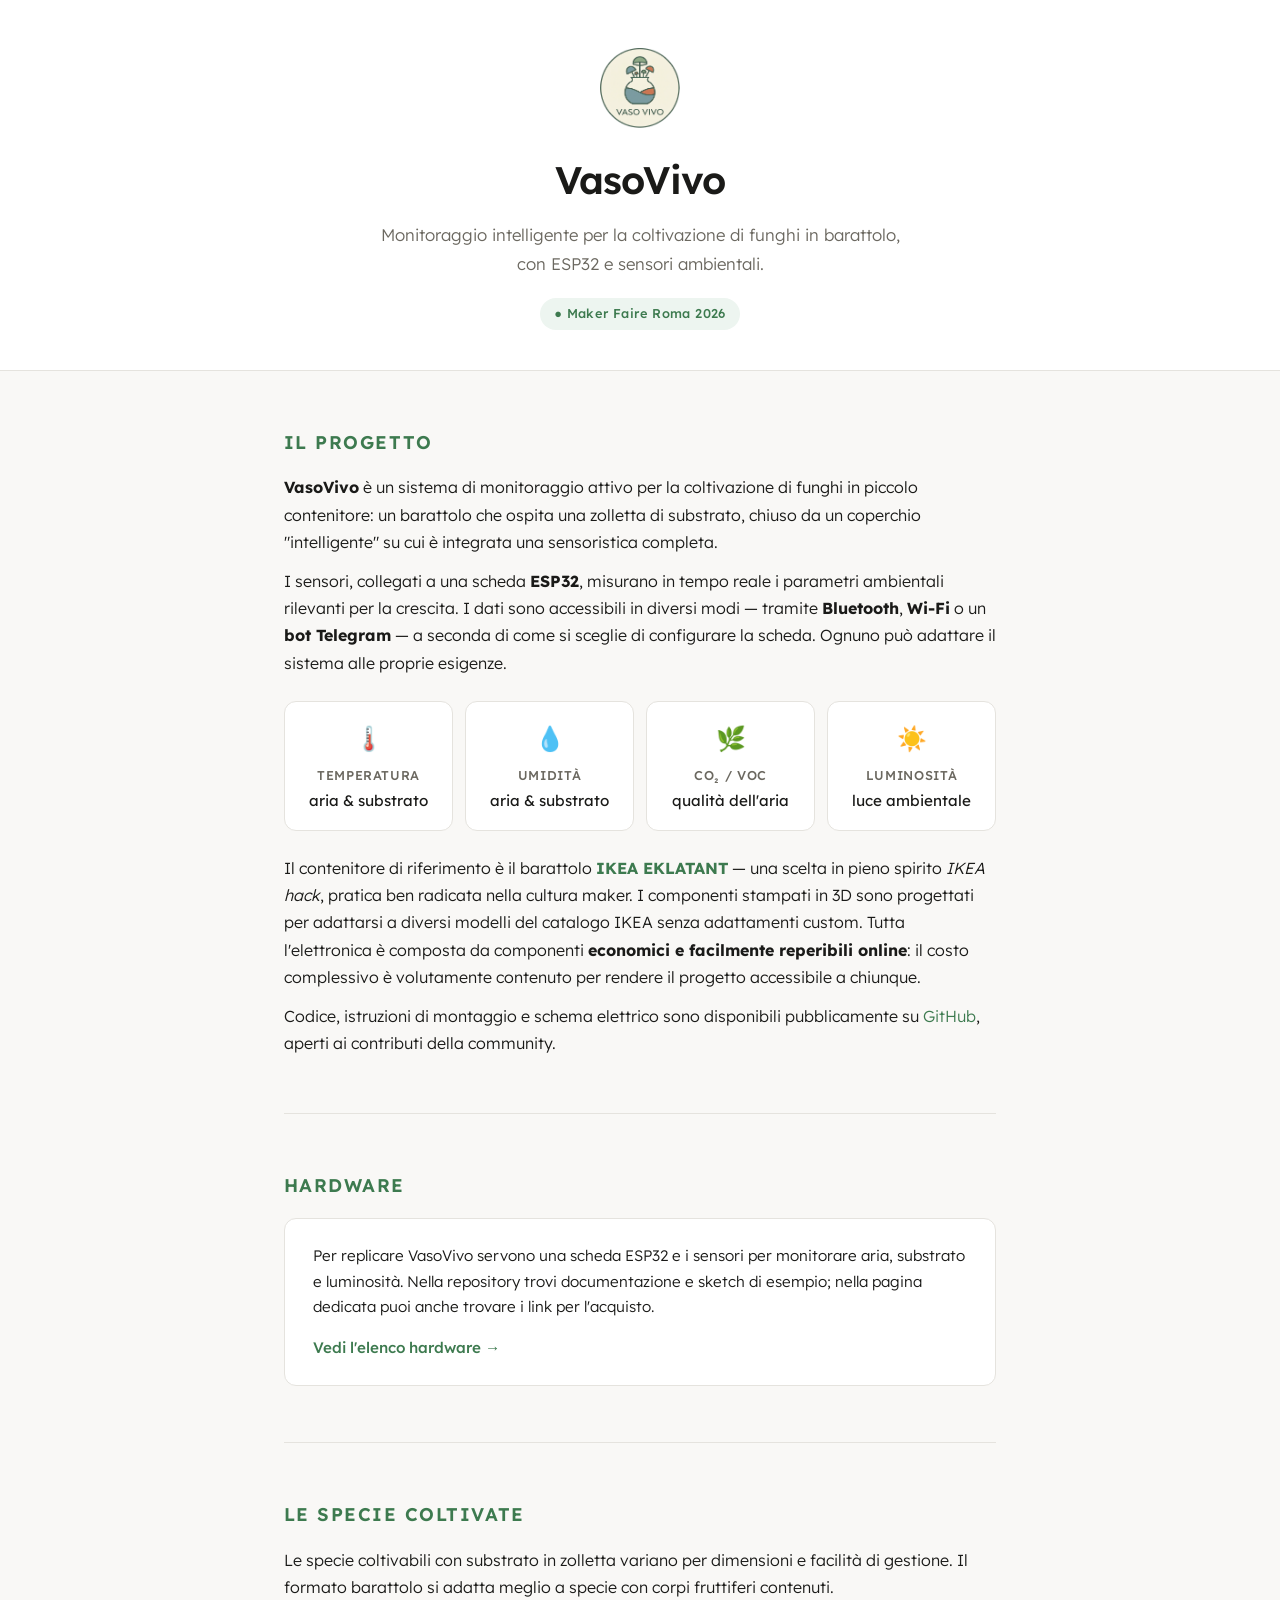
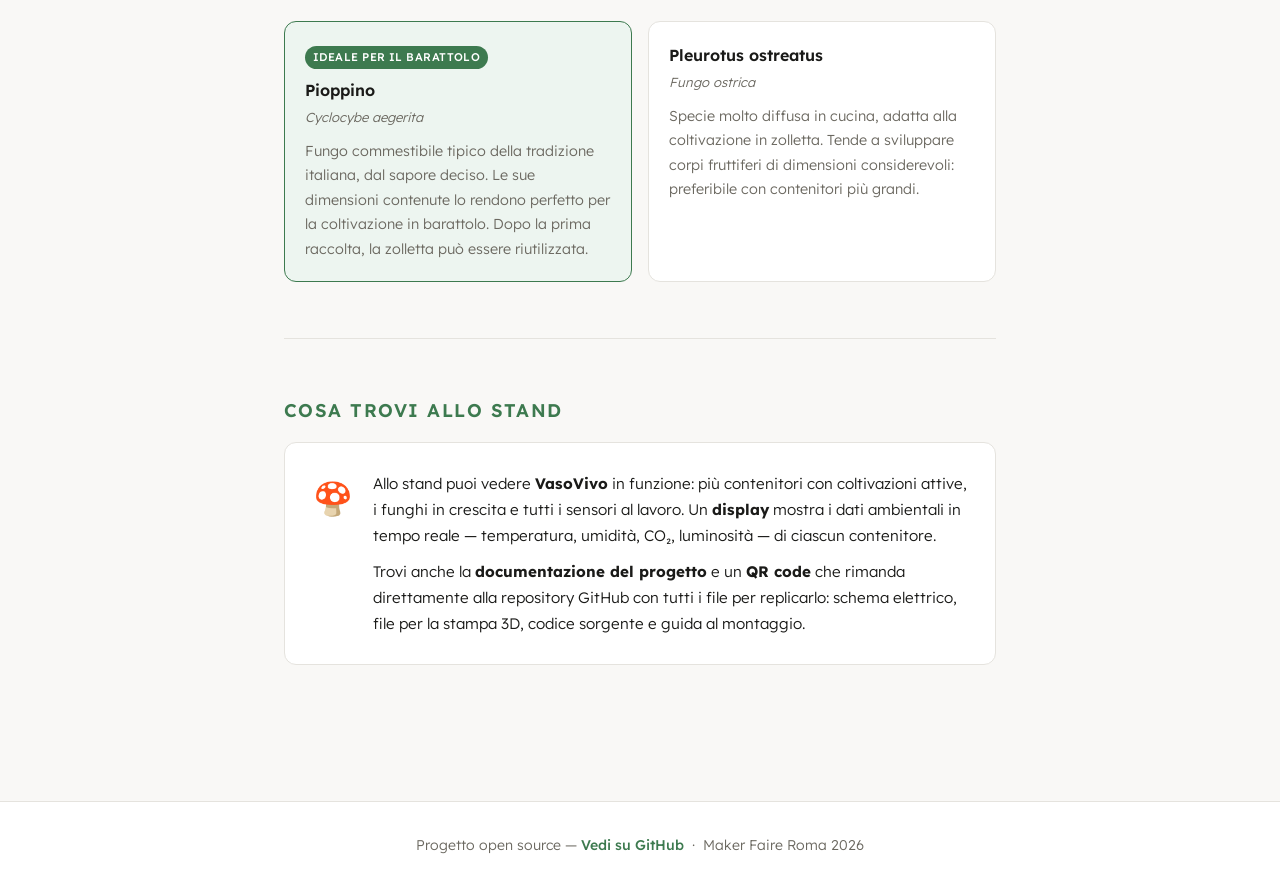
==== index.html @ c9aeae9d "Initial commit, sensors documentation and examples." ====
<!DOCTYPE html>
<html lang="it">
<head>
  <meta charset="UTF-8" />
  <meta name="viewport" content="width=device-width, initial-scale=1.0" />
  <title>VasoVivo</title>
  <link rel="preconnect" href="https://fonts.googleapis.com" />
  <link rel="preconnect" href="https://fonts.gstatic.com" crossorigin />
  <link href="https://fonts.googleapis.com/css2?family=Lexend:wght@300;400;500;600&display=swap" rel="stylesheet" />
  <link rel="stylesheet" href="css/style.css" />
</head>
<body>

  <header>
    <img src="img/logo.png" alt="VasoVivo logo" />
    <h1>VasoVivo</h1>
    <p class="tagline">Monitoraggio intelligente per la coltivazione di funghi in barattolo, con ESP32 e sensori ambientali.</p>
    <span class="mf-badge">&#9679; Maker Faire Roma 2026</span>
  </header>

  <main>

    <!-- IL PROGETTO -->
    <section>
      <h2>Il progetto</h2>
      <p>
        <strong>VasoVivo</strong> è un sistema di monitoraggio attivo per la coltivazione di funghi in piccolo contenitore:
        un barattolo che ospita una zolletta di substrato, chiuso da un coperchio "intelligente" su cui è integrata una sensoristica completa.
      </p>
      <p>
        I sensori, collegati a una scheda <strong>ESP32</strong>, misurano in tempo reale i parametri ambientali rilevanti per la crescita.
        I dati sono accessibili in diversi modi — tramite <strong>Bluetooth</strong>, <strong>Wi-Fi</strong> o un <strong>bot Telegram</strong> —
        a seconda di come si sceglie di configurare la scheda. Ognuno può adattare il sistema alle proprie esigenze.
      </p>

      <div class="params">
        <div class="param-card">
          <div class="icon">🌡️</div>
          <div class="label">Temperatura</div>
          <div class="value">aria &amp; substrato</div>
        </div>
        <div class="param-card">
          <div class="icon">💧</div>
          <div class="label">Umidità</div>
          <div class="value">aria &amp; substrato</div>
        </div>
        <div class="param-card">
          <div class="icon">🌿</div>
          <div class="label">CO₂ / VOC</div>
          <div class="value">qualità dell'aria</div>
        </div>
        <div class="param-card">
          <div class="icon">☀️</div>
          <div class="label">Luminosità</div>
          <div class="value">luce ambientale</div>
        </div>
      </div>

      <p>
        Il contenitore di riferimento è il barattolo <a href="https://www.ikea.com/it/it/p/eklatant-contenitore-con-coperchio-vetro-trasparente-bambu-50621766/" target="_blank" rel="noopener"><strong>IKEA EKLATANT</strong></a> — una scelta in pieno spirito <em>IKEA hack</em>,
        pratica ben radicata nella cultura maker. I componenti stampati in 3D sono progettati per adattarsi a diversi modelli
        del catalogo IKEA senza adattamenti custom. Tutta l'elettronica è composta da componenti <strong>economici e facilmente
        reperibili online</strong>: il costo complessivo è volutamente contenuto per rendere il progetto accessibile a chiunque.
      </p>
      <p>
        Codice, istruzioni di montaggio e schema elettrico sono disponibili pubblicamente su
        <a href="https://github.com" target="_blank" rel="noopener">GitHub</a>, aperti ai contributi della community.
      </p>
    </section>

    <hr />

    <!-- HARDWARE -->
    <section>
      <h2>Hardware</h2>
      <div class="cta-box">
        <p>
          Per replicare VasoVivo servono una scheda ESP32 e i sensori per monitorare aria, substrato e luminosità.
          Nella repository trovi documentazione e sketch di esempio; nella pagina dedicata puoi anche trovare i link per l'acquisto.
        </p>
        <a href="hardware.html" class="cta-link">Vedi l'elenco hardware →</a>
      </div>
    </section>

    <hr />

    <!-- LE SPECIE -->
    <section>
      <h2>Le specie coltivate</h2>
      <p>
        Le specie coltivabili con substrato in zolletta variano per dimensioni e facilità di gestione.
        Il formato barattolo si adatta meglio a specie con corpi fruttiferi contenuti.
      </p>

      <div class="species-grid">
        <div class="species-card featured">
          <span class="badge-ideal">Ideale per il barattolo</span>
          <div class="name">Pioppino</div>
          <div class="sci">Cyclocybe aegerita</div>
          <p>Fungo commestibile tipico della tradizione italiana, dal sapore deciso. Le sue dimensioni contenute lo rendono perfetto per la coltivazione in barattolo. Dopo la prima raccolta, la zolletta può essere riutilizzata.</p>
        </div>
        <div class="species-card">
          <div class="name">Pleurotus ostreatus</div>
          <div class="sci">Fungo ostrica</div>
          <p>Specie molto diffusa in cucina, adatta alla coltivazione in zolletta. Tende a sviluppare corpi fruttiferi di dimensioni considerevoli: preferibile con contenitori più grandi.</p>
        </div>
      </div>
    </section>

    <hr />

    <!-- ALLO STAND -->
    <section>
      <h2>Cosa trovi allo stand</h2>
      <div class="stand-box">
        <div class="stand-icon">🍄</div>
        <div>
          <p>
            Allo stand puoi vedere <strong>VasoVivo</strong> in funzione: più contenitori con coltivazioni attive,
            i funghi in crescita e tutti i sensori al lavoro. Un <strong>display</strong> mostra i dati ambientali
            in tempo reale — temperatura, umidità, CO₂, luminosità — di ciascun contenitore.
          </p>
          <p>
            Trovi anche la <strong>documentazione del progetto</strong> e un <strong>QR code</strong> che rimanda
            direttamente alla repository GitHub con tutti i file per replicarlo: schema elettrico, file per la stampa 3D,
            codice sorgente e guida al montaggio.
          </p>
        </div>
      </div>
    </section>

  </main>

  <footer>
    Progetto open source &mdash;
    <a href="https://github.com" target="_blank" rel="noopener">Vedi su GitHub</a>
    &nbsp;·&nbsp; Maker Faire Roma 2026
  </footer>

</body>
</html>
---- css/style.css ----
*, *::before, *::after { box-sizing: border-box; margin: 0; padding: 0; }

:root {
  --bg: #f9f8f6;
  --surface: #ffffff;
  --border: #e5e3de;
  --text: #1a1a18;
  --muted: #6b6860;
  --accent: #3d7a4f;
  --accent-light: #edf5f0;
  --radius: 12px;
  --max-w: 760px;
}

body {
  font-family: 'Lexend', sans-serif;
  background: var(--bg);
  color: var(--text);
  font-size: 16px;
  line-height: 1.7;
  font-weight: 300;
}

a { color: var(--accent); text-decoration: none; }
a:hover { text-decoration: underline; }

/* ── HEADER ── */
header {
  background: var(--surface);
  border-bottom: 1px solid var(--border);
  padding: 48px 24px 40px;
  text-align: center;
}

header img {
  height: 80px;
  width: auto;
  margin-bottom: 20px;
  display: block;
  margin-left: auto;
  margin-right: auto;
}

header h1 {
  font-size: 2.4rem;
  font-weight: 600;
  letter-spacing: -0.02em;
  margin-bottom: 8px;
}

header p.tagline {
  color: var(--muted);
  font-size: 1.05rem;
  font-weight: 300;
  max-width: 520px;
  margin: 0 auto;
}

/* ── BADGE MAKERFAIRE ── */
.mf-badge {
  display: inline-flex;
  align-items: center;
  gap: 8px;
  background: var(--accent-light);
  color: var(--accent);
  font-size: 0.8rem;
  font-weight: 500;
  padding: 5px 14px;
  border-radius: 99px;
  margin-top: 20px;
  letter-spacing: 0.03em;
}

/* ── LAYOUT ── */
main {
  max-width: var(--max-w);
  margin: 0 auto;
  padding: 56px 24px 80px;
}

/* ── SEZIONI ── */
section {
  margin-bottom: 56px;
}

section h2 {
  font-size: 1.15rem;
  font-weight: 600;
  color: var(--accent);
  text-transform: uppercase;
  letter-spacing: 0.08em;
  margin-bottom: 16px;
}

section p {
  margin-bottom: 12px;
  color: var(--text);
}

section p:last-child { margin-bottom: 0; }

/* ── CARD PARAMETRI ── */
.params {
  display: grid;
  grid-template-columns: repeat(auto-fit, minmax(150px, 1fr));
  gap: 12px;
  margin: 24px 0;
}

.param-card {
  background: var(--surface);
  border: 1px solid var(--border);
  border-radius: var(--radius);
  padding: 16px;
  text-align: center;
}

.param-card .icon {
  font-size: 1.5rem;
  margin-bottom: 6px;
}

.param-card .label {
  font-size: 0.8rem;
  font-weight: 500;
  color: var(--muted);
  text-transform: uppercase;
  letter-spacing: 0.05em;
}

.param-card .value {
  font-size: 0.95rem;
  font-weight: 400;
  color: var(--text);
  margin-top: 2px;
}

/* ── CARD SPECIE ── */
.species-grid {
  display: grid;
  grid-template-columns: 1fr 1fr;
  gap: 16px;
  margin-top: 20px;
}

@media (max-width: 480px) {
  .species-grid { grid-template-columns: 1fr; }
}

.species-card {
  background: var(--surface);
  border: 1px solid var(--border);
  border-radius: var(--radius);
  padding: 20px;
}

.species-card.featured {
  border-color: var(--accent);
  background: var(--accent-light);
}

.species-card .name {
  font-weight: 600;
  font-size: 1rem;
  margin-bottom: 2px;
}

.species-card .sci {
  font-size: 0.82rem;
  color: var(--muted);
  font-style: italic;
  margin-bottom: 10px;
}

.species-card p {
  font-size: 0.9rem;
  color: var(--muted);
  margin: 0;
}

.badge-ideal {
  display: inline-block;
  background: var(--accent);
  color: #fff;
  font-size: 0.7rem;
  font-weight: 500;
  padding: 2px 8px;
  border-radius: 99px;
  margin-bottom: 8px;
  letter-spacing: 0.04em;
  text-transform: uppercase;
}

/* ── STAND BOX ── */
.stand-box {
  background: var(--surface);
  border: 1px solid var(--border);
  border-radius: var(--radius);
  padding: 28px 28px;
  display: flex;
  gap: 20px;
  align-items: flex-start;
}

.stand-box .stand-icon {
  font-size: 2rem;
  flex-shrink: 0;
}

.stand-box p {
  font-size: 0.95rem;
  margin: 0;
}

.stand-box p + p {
  margin-top: 10px;
}

/* ── DIVISORE ── */
hr {
  border: none;
  border-top: 1px solid var(--border);
  margin: 0 0 56px;
}

/* ── FOOTER ── */
footer {
  background: var(--surface);
  border-top: 1px solid var(--border);
  text-align: center;
  padding: 32px 24px;
  font-size: 0.88rem;
  color: var(--muted);
}

footer a {
  font-weight: 500;
}

/* ── NAVIGAZIONE HEADER ── */
.header-link {
  display: inline-block;
  color: inherit;
  text-decoration: none;
}

.header-link:hover {
  text-decoration: none;
}

.header-link h1 {
  color: var(--text);
}

/* ── PAGINA HARDWARE ── */
.page-intro {
  margin-bottom: 32px;
  color: var(--muted);
}

.hardware-list {
  list-style: none;
  display: flex;
  flex-direction: column;
  gap: 16px;
}

.hardware-item {
  background: var(--surface);
  border: 1px solid var(--border);
  border-radius: var(--radius);
  padding: 20px 24px;
}

.hardware-item-header {
  margin-bottom: 6px;
}

.hardware-item h3 {
  font-size: 1rem;
  font-weight: 600;
  margin-bottom: 2px;
  display: flex;
  align-items: center;
  gap: 8px;
}

.hardware-icon {
  font-size: 1.1rem;
  line-height: 1;
}

.hardware-params {
  font-size: 0.82rem;
  color: var(--muted);
}

.hardware-item p {
  font-size: 0.92rem;
  color: var(--muted);
  margin-bottom: 12px;
}

.item-links {
  display: flex;
  flex-wrap: wrap;
  gap: 16px;
}

.item-links a {
  font-size: 0.9rem;
  font-weight: 500;
}

.item-links .amazon-link {
  color: var(--muted);
}

.back-link {
  margin-top: 40px;
  font-size: 0.9rem;
}

/* ── CTA BOX (home) ── */
.cta-box {
  background: var(--surface);
  border: 1px solid var(--border);
  border-radius: var(--radius);
  padding: 24px 28px;
}

.cta-box p {
  margin-bottom: 14px;
  font-size: 0.95rem;
}

.cta-link {
  font-weight: 500;
  font-size: 0.95rem;
}
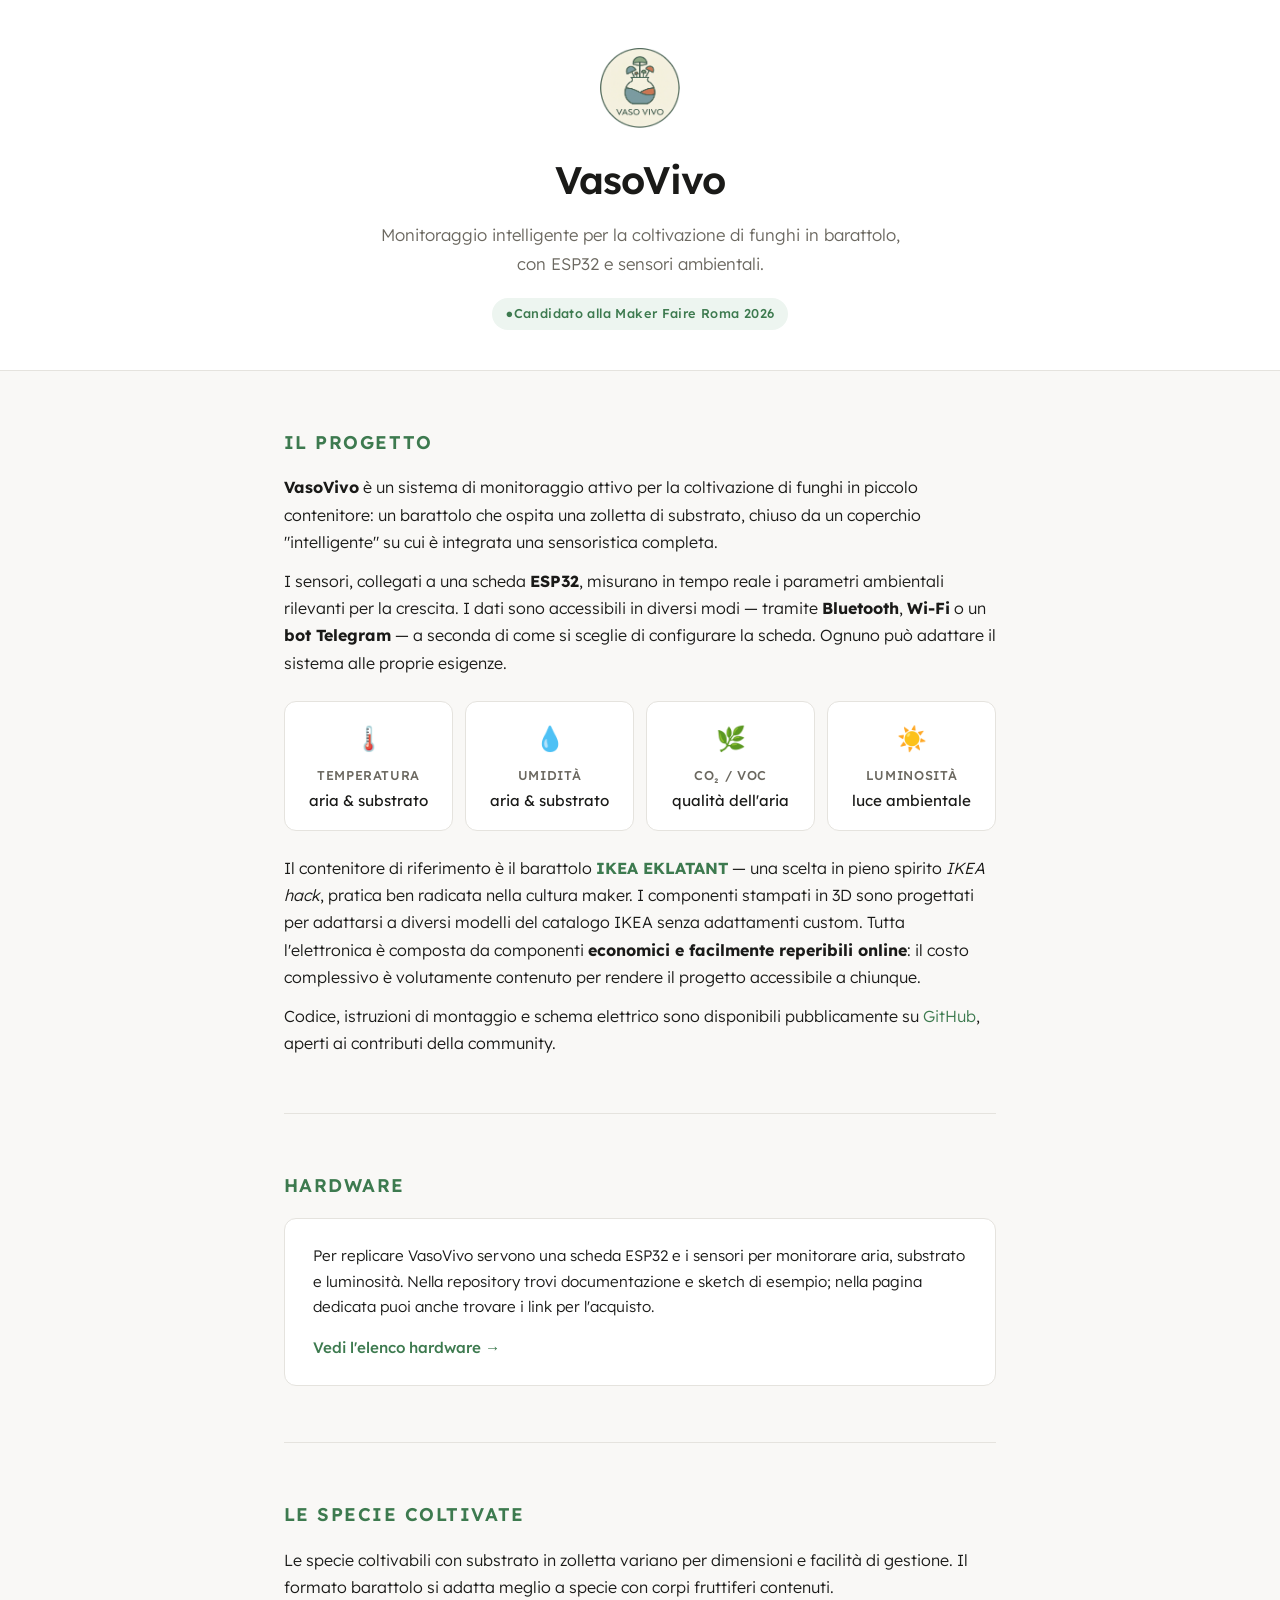
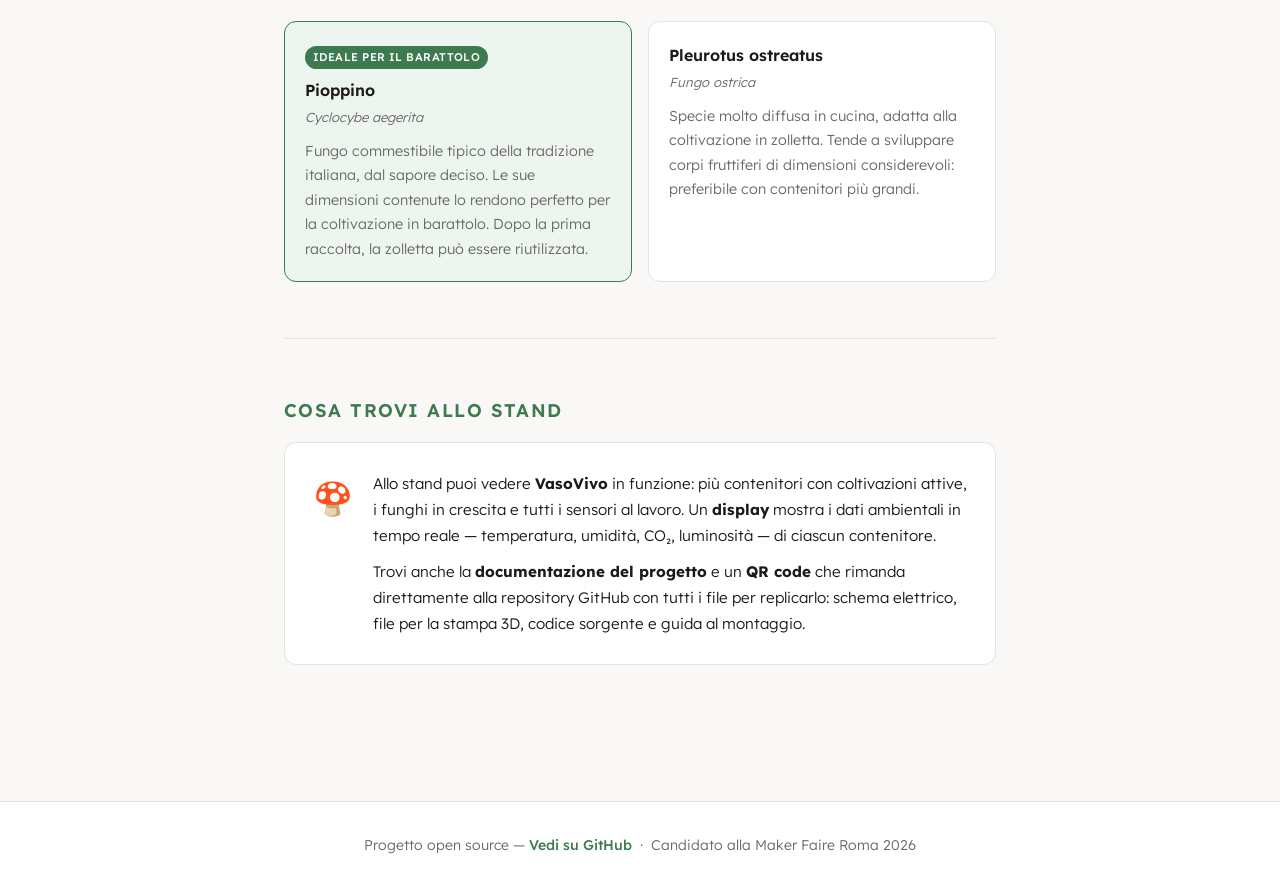
==== commit 587a6f6c: "Content changes" ====
--- a/index.html
+++ b/index.html
@@ -15,7 +15,7 @@
     <img src="img/logo.png" alt="VasoVivo logo" />
     <h1>VasoVivo</h1>
     <p class="tagline">Monitoraggio intelligente per la coltivazione di funghi in barattolo, con ESP32 e sensori ambientali.</p>
-    <span class="mf-badge">&#9679; Maker Faire Roma 2026</span>
+    <span class="mf-badge">&#9679;Candidato alla Maker Faire Roma 2026</span>
   </header>
 
   <main>
@@ -133,8 +133,8 @@
 
   <footer>
     Progetto open source &mdash;
-    <a href="https://github.com" target="_blank" rel="noopener">Vedi su GitHub</a>
-    &nbsp;·&nbsp; Maker Faire Roma 2026
+    <a href="https://github.com/mferrantini/vasovivo" target="_blank" rel="noopener">Vedi su GitHub</a>
+    &nbsp;·&nbsp; Candidato alla Maker Faire Roma 2026
   </footer>
 
 </body>
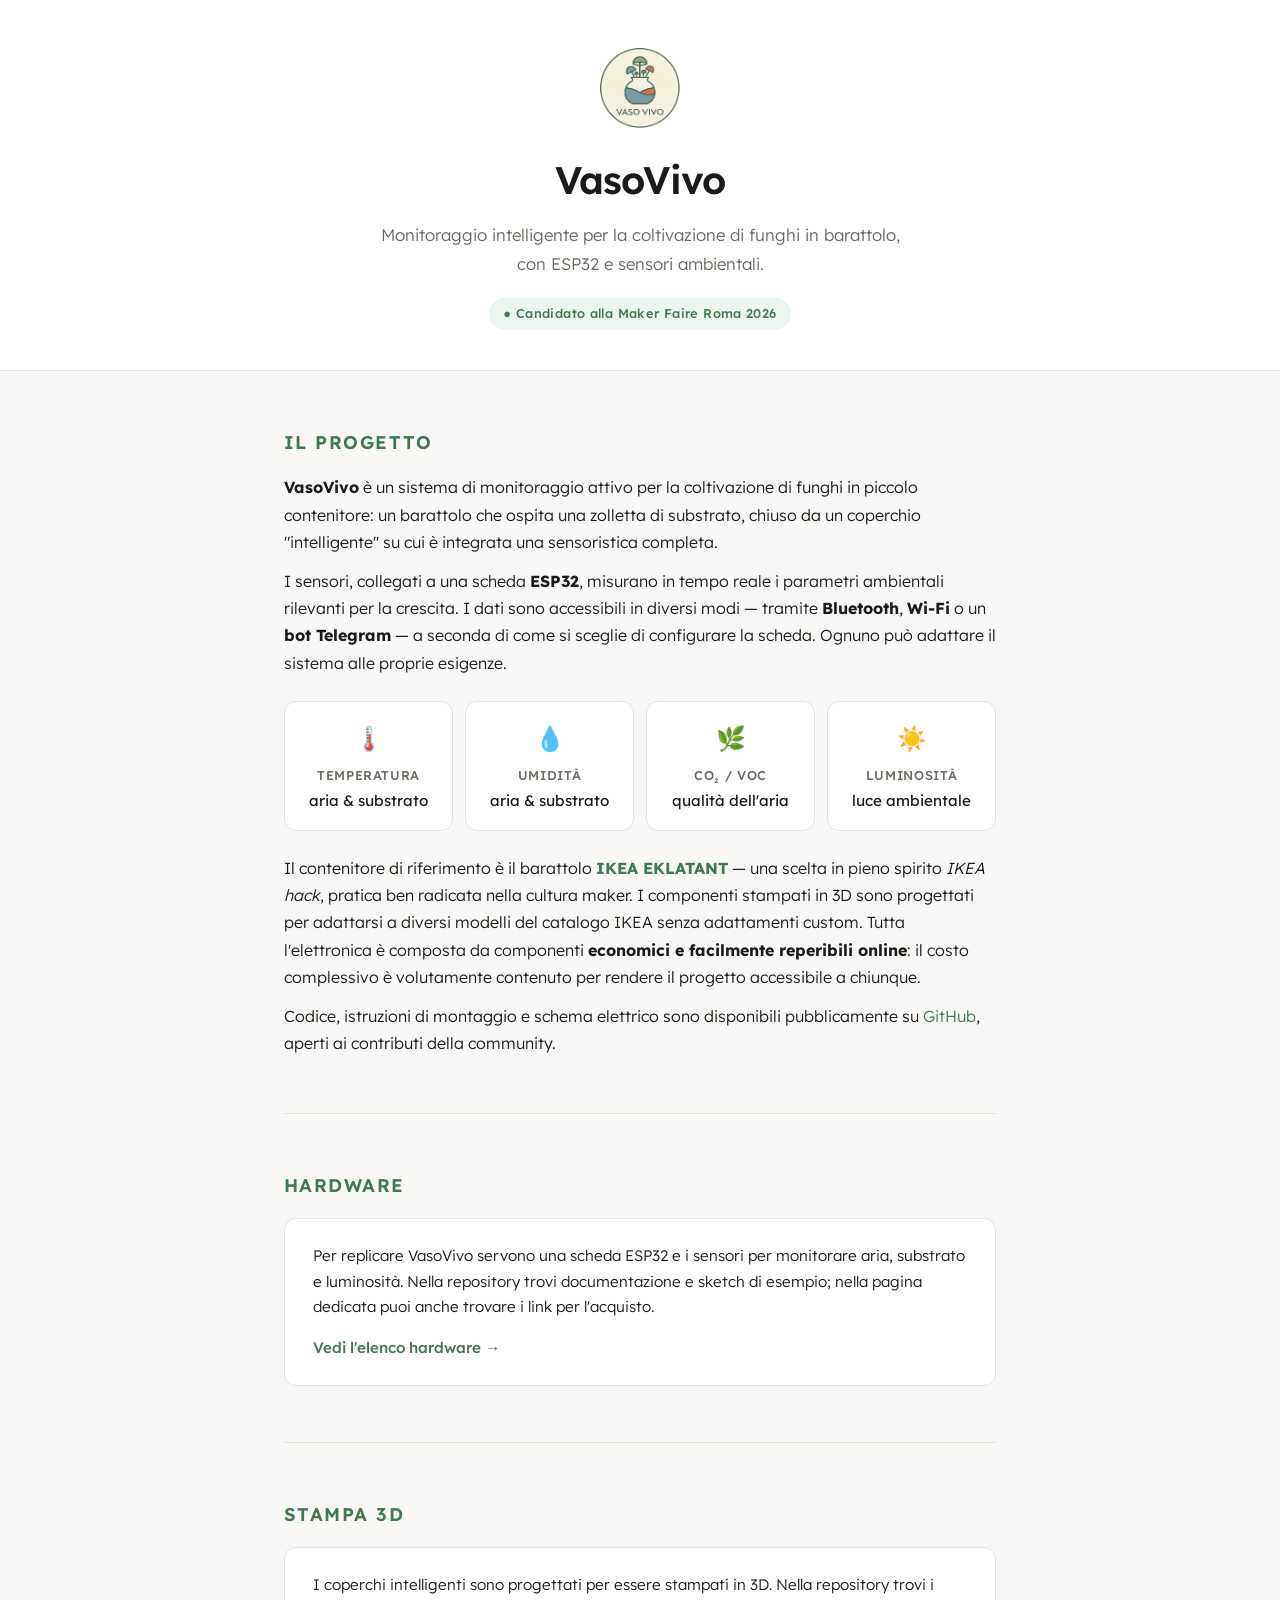
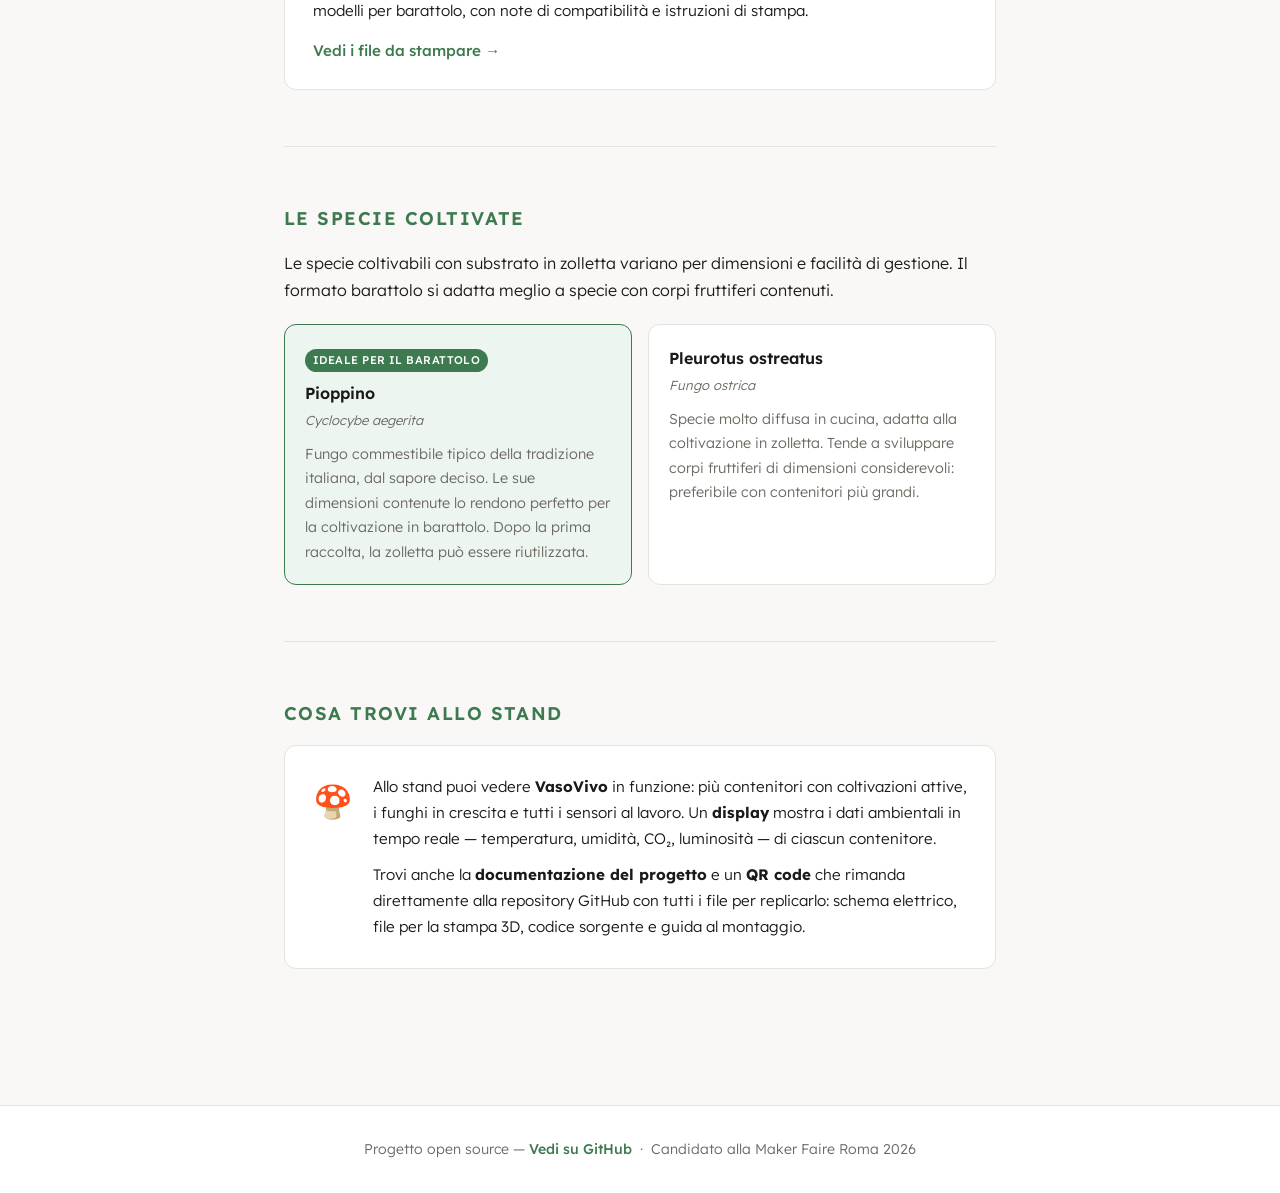
==== commit 1afd208f: "Introducing 3D Printing section and files." ====
--- a/index.html
+++ b/index.html
@@ -15,7 +15,7 @@
     <img src="img/logo.png" alt="VasoVivo logo" />
     <h1>VasoVivo</h1>
     <p class="tagline">Monitoraggio intelligente per la coltivazione di funghi in barattolo, con ESP32 e sensori ambientali.</p>
-    <span class="mf-badge">&#9679;Candidato alla Maker Faire Roma 2026</span>
+    <span class="mf-badge">&#9679; Candidato alla Maker Faire Roma 2026</span>
   </header>
 
   <main>
@@ -84,6 +84,20 @@
 
     <hr />
 
+    <!-- STAMPA 3D -->
+    <section>
+      <h2>Stampa 3D</h2>
+      <div class="cta-box">
+        <p>
+          I coperchi intelligenti sono progettati per essere stampati in 3D. Nella repository trovi i modelli
+          per barattolo, con note di compatibilità e istruzioni di stampa.
+        </p>
+        <a href="prints.html" class="cta-link">Vedi i file da stampare →</a>
+      </div>
+    </section>
+
+    <hr />
+
     <!-- LE SPECIE -->
     <section>
       <h2>Le specie coltivate</h2>
--- a/css/style.css
+++ b/css/style.css
@@ -252,12 +252,13 @@
   color: var(--text);
 }
 
-/* ── PAGINA HARDWARE ── */
+/* ── PAGINE ELENCO (hardware, stampa 3D) ── */
 .page-intro {
   margin-bottom: 32px;
   color: var(--muted);
 }
 
+.item-list,
 .hardware-list {
   list-style: none;
   display: flex;
@@ -265,6 +266,7 @@
   gap: 16px;
 }
 
+.item-card,
 .hardware-item {
   background: var(--surface);
   border: 1px solid var(--border);
@@ -272,10 +274,12 @@
   padding: 20px 24px;
 }
 
+.item-card-header,
 .hardware-item-header {
   margin-bottom: 6px;
 }
 
+.item-card h3,
 .hardware-item h3 {
   font-size: 1rem;
   font-weight: 600;
@@ -285,16 +289,19 @@
   gap: 8px;
 }
 
+.item-icon,
 .hardware-icon {
   font-size: 1.1rem;
   line-height: 1;
 }
 
+.item-params,
 .hardware-params {
   font-size: 0.82rem;
   color: var(--muted);
 }
 
+.item-card p,
 .hardware-item p {
   font-size: 0.92rem;
   color: var(--muted);
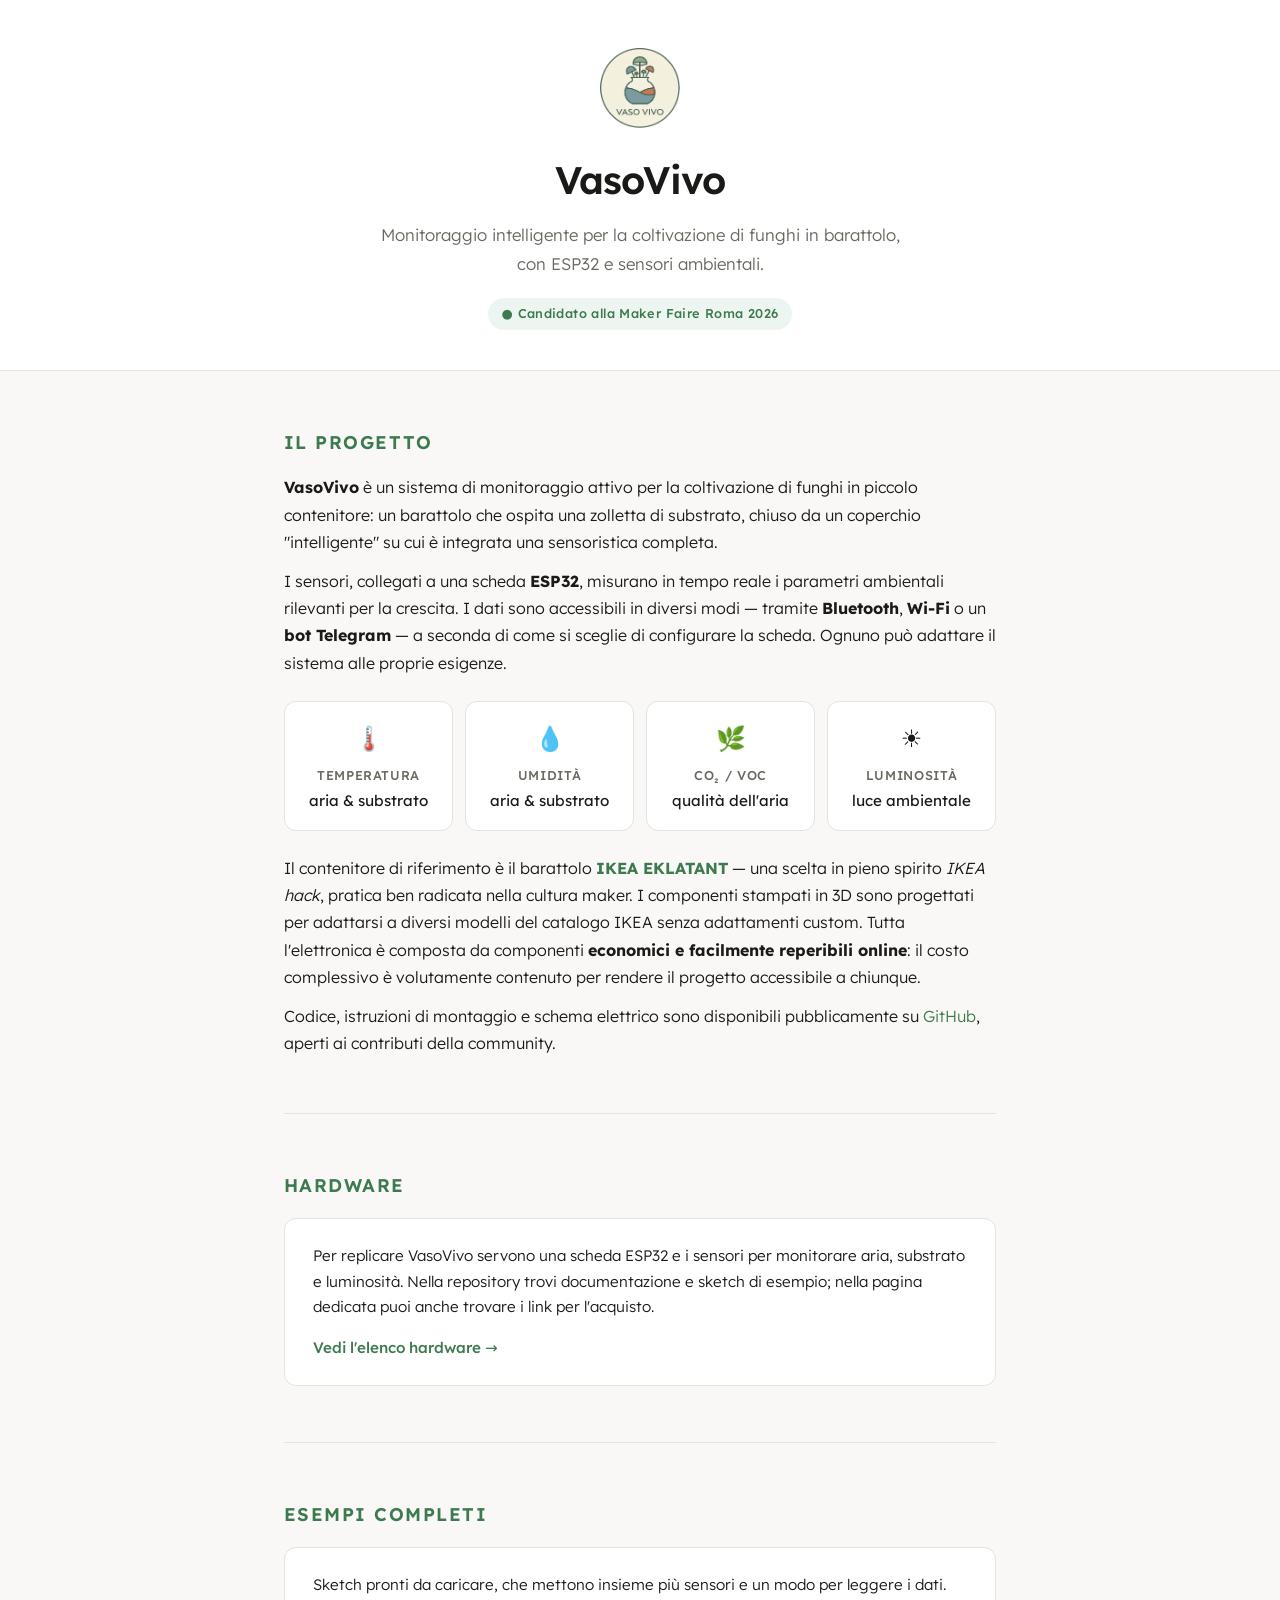
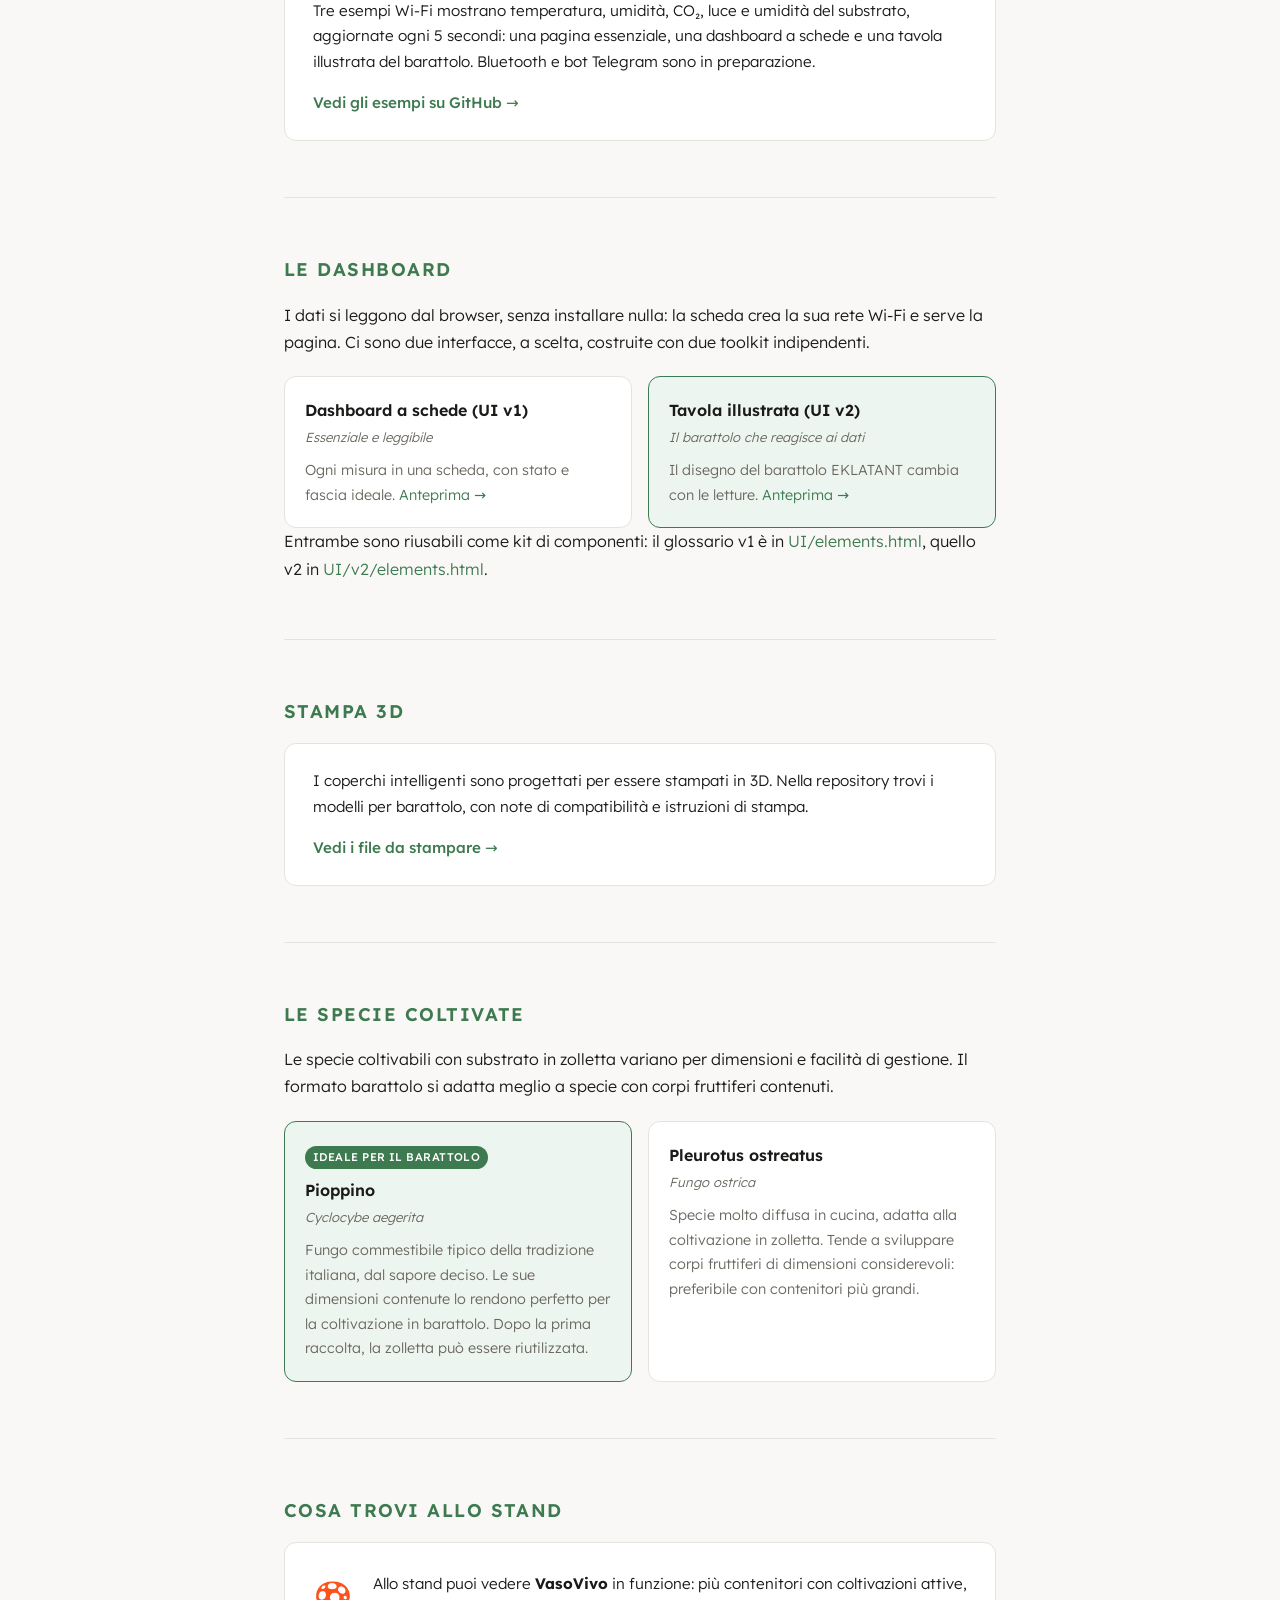
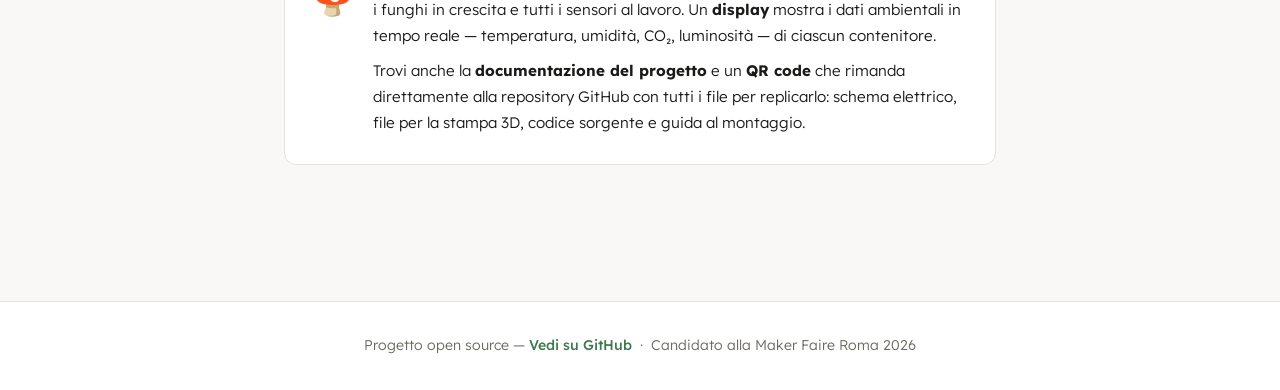
==== commit a9979565: "Polish v1 UI and update project pages and docs. Co-authored-by: Cursor <cursoragent@cursor.com>" ====
--- a/index.html
+++ b/index.html
@@ -84,6 +84,50 @@
 
     <hr />
 
+    <!-- ESEMPI COMPLETI -->
+    <section>
+      <h2>Esempi completi</h2>
+      <div class="cta-box">
+        <p>
+          Sketch pronti da caricare, che mettono insieme più sensori e un modo per leggere i dati.
+          Tre esempi Wi-Fi mostrano temperatura, umidità, CO₂, luce e umidità del substrato, aggiornate ogni 5 secondi:
+          una pagina essenziale, una dashboard a schede e una tavola illustrata del barattolo.
+          Bluetooth e bot Telegram sono in preparazione.
+        </p>
+        <a href="https://github.com/mferrantini/vasovivo/tree/main/examples" target="_blank" rel="noopener" class="cta-link">Vedi gli esempi su GitHub →</a>
+      </div>
+    </section>
+
+    <hr />
+
+    <!-- LE DASHBOARD -->
+    <section>
+      <h2>Le dashboard</h2>
+      <p>
+        I dati si leggono dal browser, senza installare nulla: la scheda crea la sua rete Wi-Fi e serve
+        la pagina. Ci sono due interfacce, a scelta, costruite con due toolkit indipendenti.
+      </p>
+      <div class="vv-grid-2">
+        <div class="vv-card">
+          <div class="vv-card__title">Dashboard a schede (UI v1)</div>
+          <div class="vv-card__subtitle">Essenziale e leggibile</div>
+          <p>Ogni misura in una scheda, con stato e fascia ideale. <a href="UI/index.html">Anteprima →</a></p>
+        </div>
+        <div class="vv-card vv-card--featured">
+          <div class="vv-card__title">Tavola illustrata (UI v2)</div>
+          <div class="vv-card__subtitle">Il barattolo che reagisce ai dati</div>
+          <p>Il disegno del barattolo EKLATANT cambia con le letture. <a href="UI/v2/index.html">Anteprima →</a></p>
+        </div>
+      </div>
+      <p>
+        Entrambe sono riusabili come kit di componenti: il glossario v1 è in
+        <a href="UI/elements.html">UI/elements.html</a>, quello v2 in
+        <a href="UI/v2/elements.html">UI/v2/elements.html</a>.
+      </p>
+    </section>
+
+    <hr />
+
     <!-- STAMPA 3D -->
     <section>
       <h2>Stampa 3D</h2>
--- a/css/style.css
+++ b/css/style.css
@@ -1,347 +1,7 @@
-*, *::before, *::after { box-sizing: border-box; margin: 0; padding: 0; }
-
-:root {
-  --bg: #f9f8f6;
-  --surface: #ffffff;
-  --border: #e5e3de;
-  --text: #1a1a18;
-  --muted: #6b6860;
-  --accent: #3d7a4f;
-  --accent-light: #edf5f0;
-  --radius: 12px;
-  --max-w: 760px;
-}
-
-body {
-  font-family: 'Lexend', sans-serif;
-  background: var(--bg);
-  color: var(--text);
-  font-size: 16px;
-  line-height: 1.7;
-  font-weight: 300;
-}
-
-a { color: var(--accent); text-decoration: none; }
-a:hover { text-decoration: underline; }
-
-/* ── HEADER ── */
-header {
-  background: var(--surface);
-  border-bottom: 1px solid var(--border);
-  padding: 48px 24px 40px;
-  text-align: center;
-}
-
-header img {
-  height: 80px;
-  width: auto;
-  margin-bottom: 20px;
-  display: block;
-  margin-left: auto;
-  margin-right: auto;
-}
-
-header h1 {
-  font-size: 2.4rem;
-  font-weight: 600;
-  letter-spacing: -0.02em;
-  margin-bottom: 8px;
-}
-
-header p.tagline {
-  color: var(--muted);
-  font-size: 1.05rem;
-  font-weight: 300;
-  max-width: 520px;
-  margin: 0 auto;
-}
-
-/* ── BADGE MAKERFAIRE ── */
-.mf-badge {
-  display: inline-flex;
-  align-items: center;
-  gap: 8px;
-  background: var(--accent-light);
-  color: var(--accent);
-  font-size: 0.8rem;
-  font-weight: 500;
-  padding: 5px 14px;
-  border-radius: 99px;
-  margin-top: 20px;
-  letter-spacing: 0.03em;
-}
-
-/* ── LAYOUT ── */
-main {
-  max-width: var(--max-w);
-  margin: 0 auto;
-  padding: 56px 24px 80px;
-}
-
-/* ── SEZIONI ── */
-section {
-  margin-bottom: 56px;
-}
-
-section h2 {
-  font-size: 1.15rem;
-  font-weight: 600;
-  color: var(--accent);
-  text-transform: uppercase;
-  letter-spacing: 0.08em;
-  margin-bottom: 16px;
-}
-
-section p {
-  margin-bottom: 12px;
-  color: var(--text);
-}
-
-section p:last-child { margin-bottom: 0; }
-
-/* ── CARD PARAMETRI ── */
-.params {
-  display: grid;
-  grid-template-columns: repeat(auto-fit, minmax(150px, 1fr));
-  gap: 12px;
-  margin: 24px 0;
-}
-
-.param-card {
-  background: var(--surface);
-  border: 1px solid var(--border);
-  border-radius: var(--radius);
-  padding: 16px;
-  text-align: center;
-}
-
-.param-card .icon {
-  font-size: 1.5rem;
-  margin-bottom: 6px;
-}
-
-.param-card .label {
-  font-size: 0.8rem;
-  font-weight: 500;
-  color: var(--muted);
-  text-transform: uppercase;
-  letter-spacing: 0.05em;
-}
-
-.param-card .value {
-  font-size: 0.95rem;
-  font-weight: 400;
-  color: var(--text);
-  margin-top: 2px;
-}
-
-/* ── CARD SPECIE ── */
-.species-grid {
-  display: grid;
-  grid-template-columns: 1fr 1fr;
-  gap: 16px;
-  margin-top: 20px;
-}
-
-@media (max-width: 480px) {
-  .species-grid { grid-template-columns: 1fr; }
-}
-
-.species-card {
-  background: var(--surface);
-  border: 1px solid var(--border);
-  border-radius: var(--radius);
-  padding: 20px;
-}
-
-.species-card.featured {
-  border-color: var(--accent);
-  background: var(--accent-light);
-}
-
-.species-card .name {
-  font-weight: 600;
-  font-size: 1rem;
-  margin-bottom: 2px;
-}
-
-.species-card .sci {
-  font-size: 0.82rem;
-  color: var(--muted);
-  font-style: italic;
-  margin-bottom: 10px;
-}
-
-.species-card p {
-  font-size: 0.9rem;
-  color: var(--muted);
-  margin: 0;
-}
-
-.badge-ideal {
-  display: inline-block;
-  background: var(--accent);
-  color: #fff;
-  font-size: 0.7rem;
-  font-weight: 500;
-  padding: 2px 8px;
-  border-radius: 99px;
-  margin-bottom: 8px;
-  letter-spacing: 0.04em;
-  text-transform: uppercase;
-}
-
-/* ── STAND BOX ── */
-.stand-box {
-  background: var(--surface);
-  border: 1px solid var(--border);
-  border-radius: var(--radius);
-  padding: 28px 28px;
-  display: flex;
-  gap: 20px;
-  align-items: flex-start;
-}
-
-.stand-box .stand-icon {
-  font-size: 2rem;
-  flex-shrink: 0;
-}
-
-.stand-box p {
-  font-size: 0.95rem;
-  margin: 0;
-}
-
-.stand-box p + p {
-  margin-top: 10px;
-}
-
-/* ── DIVISORE ── */
-hr {
-  border: none;
-  border-top: 1px solid var(--border);
-  margin: 0 0 56px;
-}
-
-/* ── FOOTER ── */
-footer {
-  background: var(--surface);
-  border-top: 1px solid var(--border);
-  text-align: center;
-  padding: 32px 24px;
-  font-size: 0.88rem;
-  color: var(--muted);
-}
-
-footer a {
-  font-weight: 500;
-}
-
-/* ── NAVIGAZIONE HEADER ── */
-.header-link {
-  display: inline-block;
-  color: inherit;
-  text-decoration: none;
-}
-
-.header-link:hover {
-  text-decoration: none;
-}
-
-.header-link h1 {
-  color: var(--text);
-}
-
-/* ── PAGINE ELENCO (hardware, stampa 3D) ── */
-.page-intro {
-  margin-bottom: 32px;
-  color: var(--muted);
-}
-
-.item-list,
-.hardware-list {
-  list-style: none;
-  display: flex;
-  flex-direction: column;
-  gap: 16px;
-}
-
-.item-card,
-.hardware-item {
-  background: var(--surface);
-  border: 1px solid var(--border);
-  border-radius: var(--radius);
-  padding: 20px 24px;
-}
-
-.item-card-header,
-.hardware-item-header {
-  margin-bottom: 6px;
-}
-
-.item-card h3,
-.hardware-item h3 {
-  font-size: 1rem;
-  font-weight: 600;
-  margin-bottom: 2px;
-  display: flex;
-  align-items: center;
-  gap: 8px;
-}
-
-.item-icon,
-.hardware-icon {
-  font-size: 1.1rem;
-  line-height: 1;
-}
-
-.item-params,
-.hardware-params {
-  font-size: 0.82rem;
-  color: var(--muted);
-}
-
-.item-card p,
-.hardware-item p {
-  font-size: 0.92rem;
-  color: var(--muted);
-  margin-bottom: 12px;
-}
-
-.item-links {
-  display: flex;
-  flex-wrap: wrap;
-  gap: 16px;
-}
-
-.item-links a {
-  font-size: 0.9rem;
-  font-weight: 500;
-}
-
-.item-links .amazon-link {
-  color: var(--muted);
-}
-
-.back-link {
-  margin-top: 40px;
-  font-size: 0.9rem;
-}
-
-/* ── CTA BOX (home) ── */
-.cta-box {
-  background: var(--surface);
-  border: 1px solid var(--border);
-  border-radius: var(--radius);
-  padding: 24px 28px;
-}
-
-.cta-box p {
-  margin-bottom: 14px;
-  font-size: 0.95rem;
-}
-
-.cta-link {
-  font-weight: 500;
-  font-size: 0.95rem;
-}
+/* VasoVivo UI Toolkit — entry point */
+@import url('vv-ui/tokens.css');
+@import url('vv-ui/base.css');
+@import url('vv-ui/layout.css');
+@import url('vv-ui/components.css');
+@import url('vv-ui/dashboard.css');
+@import url('vv-ui/motion.css');
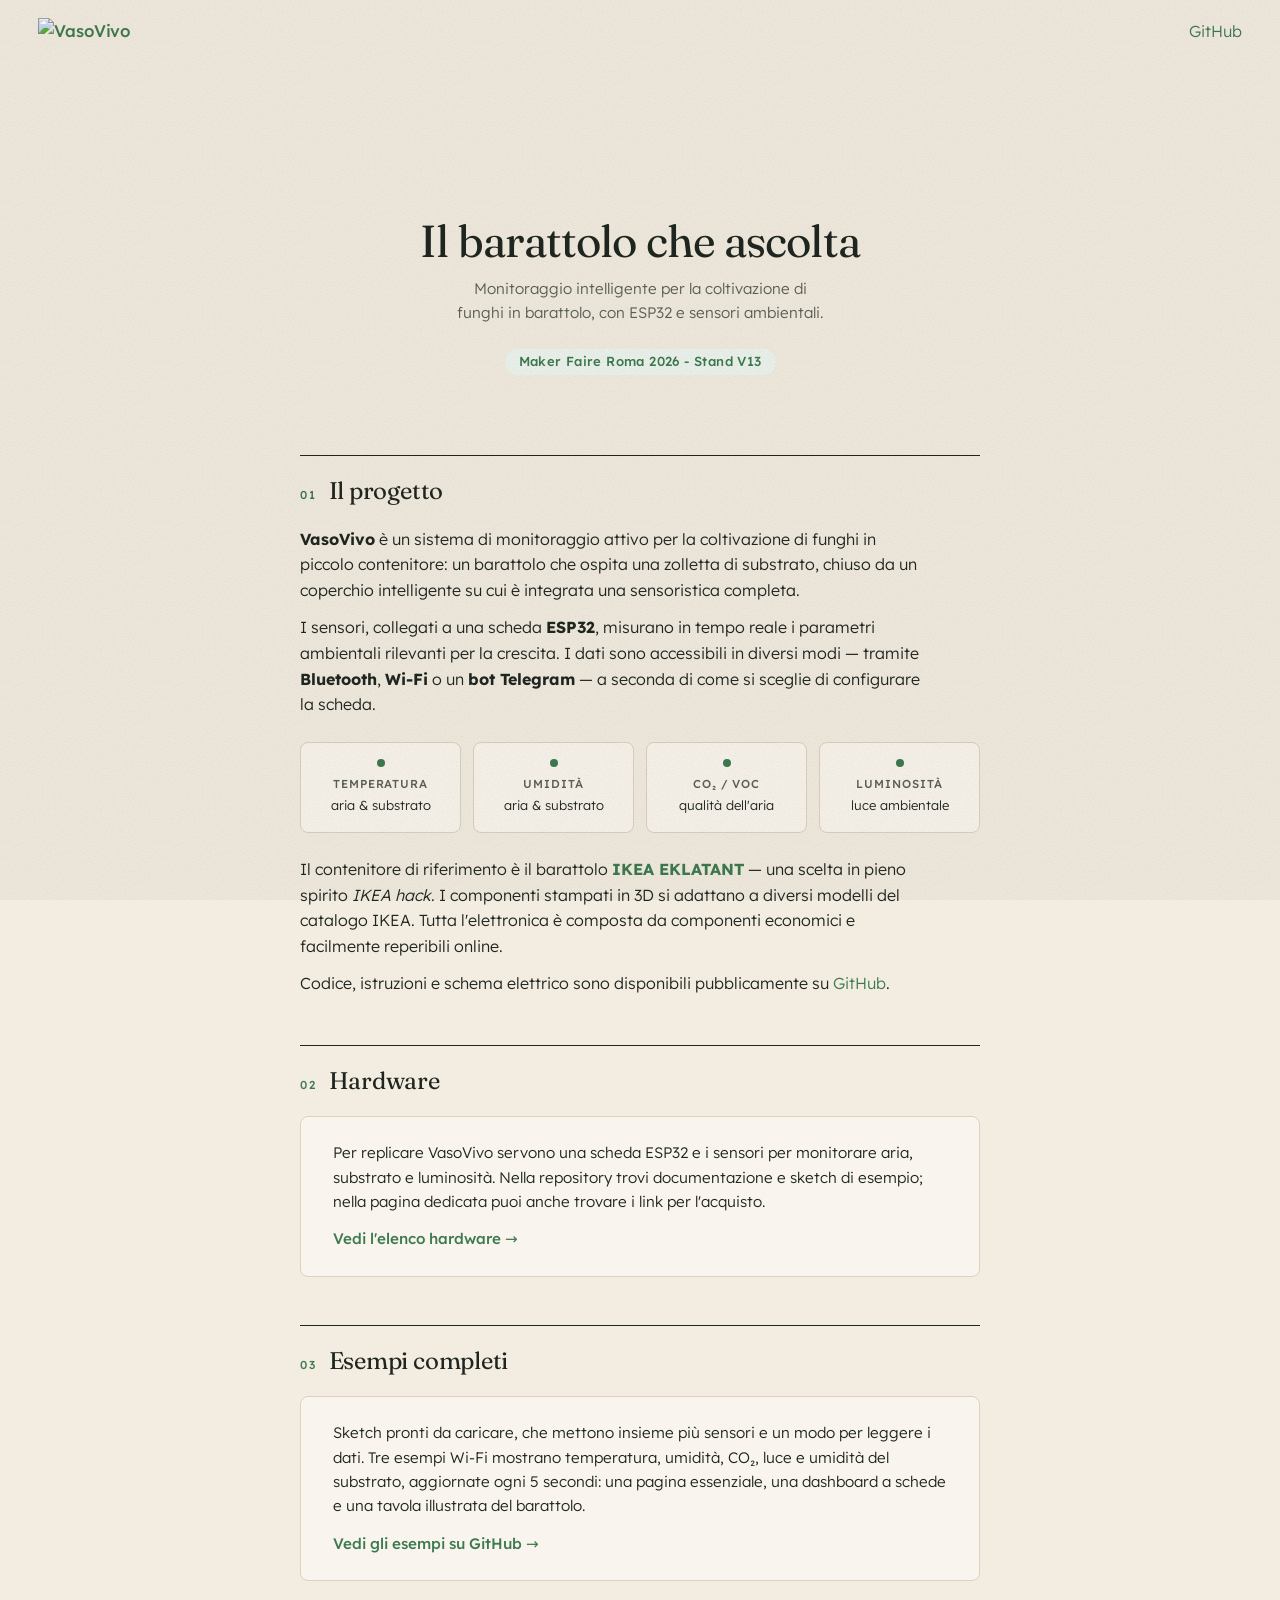
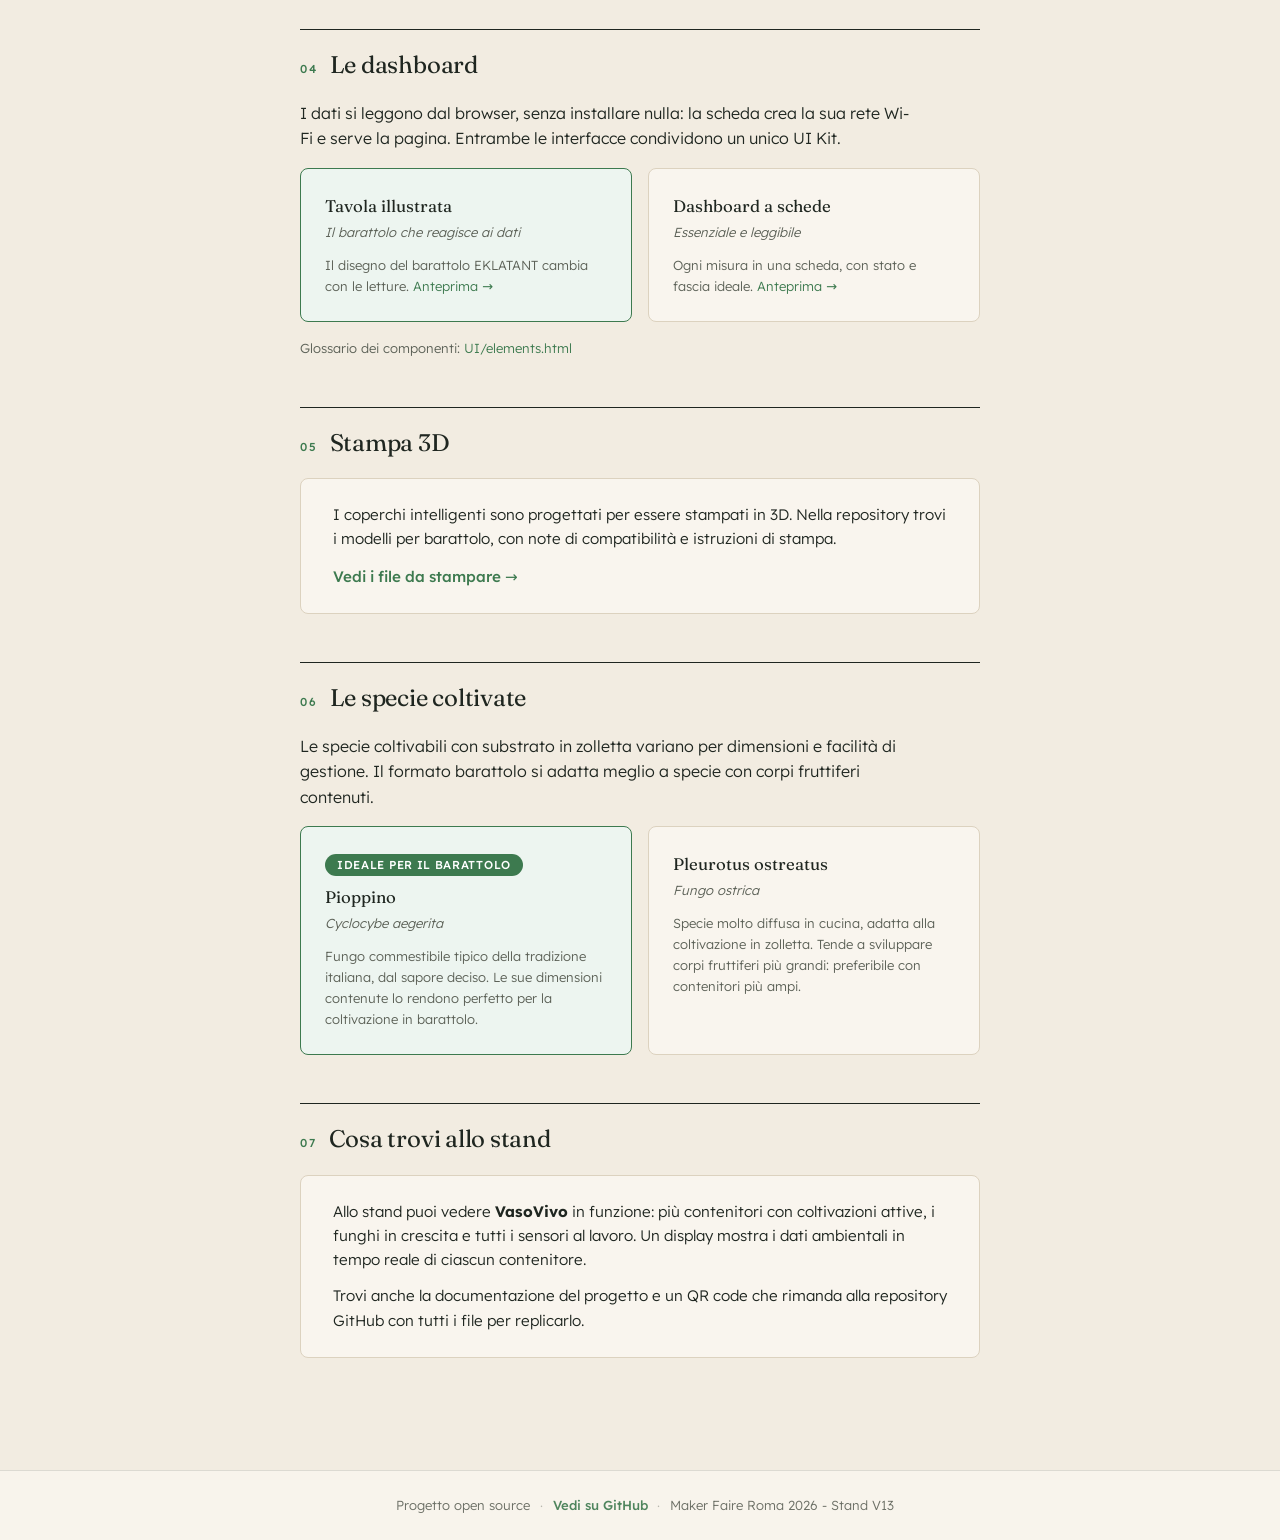
==== commit f234c5de: "Unify the UI into a single vv- kit styled after the illustrated dashboard. Drop the separate v2 tool" ====
--- a/index.html
+++ b/index.html
@@ -6,193 +6,210 @@
   <title>VasoVivo</title>
   <link rel="preconnect" href="https://fonts.googleapis.com" />
   <link rel="preconnect" href="https://fonts.gstatic.com" crossorigin />
-  <link href="https://fonts.googleapis.com/css2?family=Lexend:wght@300;400;500;600&display=swap" rel="stylesheet" />
+  <link href="https://fonts.googleapis.com/css2?family=Fraunces:ital,opsz,wght@0,9..144,300..500;1,9..144,300..400&family=Lexend:wght@300;400;500;600&display=swap" rel="stylesheet" />
   <link rel="stylesheet" href="css/style.css" />
 </head>
-<body>
-
-  <header>
-    <img src="img/logo.png" alt="VasoVivo logo" />
-    <h1>VasoVivo</h1>
-    <p class="tagline">Monitoraggio intelligente per la coltivazione di funghi in barattolo, con ESP32 e sensori ambientali.</p>
-    <span class="mf-badge">&#9679; Candidato alla Maker Faire Roma 2026</span>
+<body class="vv-page">
+
+  <header class="vv-top">
+    <a class="vv-brand vv-brand--logo" href="index.html">
+      <img src="img/logo.svg" alt="VasoVivo" />
+    </a>
+    <div class="vv-top__meta">
+      <a href="https://github.com/mferrantini/vasovivo" target="_blank" rel="noopener">GitHub</a>
+    </div>
   </header>
 
-  <main>
-
-    <!-- IL PROGETTO -->
-    <section>
-      <h2>Il progetto</h2>
-      <p>
-        <strong>VasoVivo</strong> è un sistema di monitoraggio attivo per la coltivazione di funghi in piccolo contenitore:
-        un barattolo che ospita una zolletta di substrato, chiuso da un coperchio "intelligente" su cui è integrata una sensoristica completa.
-      </p>
-      <p>
-        I sensori, collegati a una scheda <strong>ESP32</strong>, misurano in tempo reale i parametri ambientali rilevanti per la crescita.
-        I dati sono accessibili in diversi modi — tramite <strong>Bluetooth</strong>, <strong>Wi-Fi</strong> o un <strong>bot Telegram</strong> —
-        a seconda di come si sceglie di configurare la scheda. Ognuno può adattare il sistema alle proprie esigenze.
-      </p>
-
-      <div class="params">
-        <div class="param-card">
-          <div class="icon">🌡️</div>
-          <div class="label">Temperatura</div>
-          <div class="value">aria &amp; substrato</div>
-        </div>
-        <div class="param-card">
-          <div class="icon">💧</div>
-          <div class="label">Umidità</div>
-          <div class="value">aria &amp; substrato</div>
-        </div>
-        <div class="param-card">
-          <div class="icon">🌿</div>
-          <div class="label">CO₂ / VOC</div>
-          <div class="value">qualità dell'aria</div>
-        </div>
-        <div class="param-card">
-          <div class="icon">☀️</div>
-          <div class="label">Luminosità</div>
-          <div class="value">luce ambientale</div>
-        </div>
-      </div>
-
-      <p>
-        Il contenitore di riferimento è il barattolo <a href="https://www.ikea.com/it/it/p/eklatant-contenitore-con-coperchio-vetro-trasparente-bambu-50621766/" target="_blank" rel="noopener"><strong>IKEA EKLATANT</strong></a> — una scelta in pieno spirito <em>IKEA hack</em>,
-        pratica ben radicata nella cultura maker. I componenti stampati in 3D sono progettati per adattarsi a diversi modelli
-        del catalogo IKEA senza adattamenti custom. Tutta l'elettronica è composta da componenti <strong>economici e facilmente
-        reperibili online</strong>: il costo complessivo è volutamente contenuto per rendere il progetto accessibile a chiunque.
-      </p>
-      <p>
-        Codice, istruzioni di montaggio e schema elettrico sono disponibili pubblicamente su
-        <a href="https://github.com" target="_blank" rel="noopener">GitHub</a>, aperti ai contributi della community.
-      </p>
-    </section>
-
-    <hr />
-
-    <!-- HARDWARE -->
-    <section>
-      <h2>Hardware</h2>
-      <div class="cta-box">
+  <div class="vv-hero">
+    <img class="vv-hero__logo" src="img/logo.svg" alt="" />
+    <h1 class="vv-hero__title">Il barattolo che ascolta</h1>
+    <p class="vv-hero__lede">
+      Monitoraggio intelligente per la coltivazione di funghi in barattolo,
+      con ESP32 e sensori ambientali.
+    </p>
+    <span class="vv-badge">Maker Faire Roma 2026 - Stand V13</span>
+  </div>
+
+  <main class="vv-container">
+
+    <section class="vv-section">
+      <div class="vv-section__head">
+        <span class="vv-section__num">01</span>
+        <h2 class="vv-section__title">Il progetto</h2>
+      </div>
+      <div class="vv-prose">
+        <p>
+          <strong>VasoVivo</strong> è un sistema di monitoraggio attivo per la coltivazione di funghi in piccolo contenitore:
+          un barattolo che ospita una zolletta di substrato, chiuso da un coperchio intelligente su cui è integrata una sensoristica completa.
+        </p>
+        <p>
+          I sensori, collegati a una scheda <strong>ESP32</strong>, misurano in tempo reale i parametri ambientali rilevanti per la crescita.
+          I dati sono accessibili in diversi modi — tramite <strong>Bluetooth</strong>, <strong>Wi-Fi</strong> o un <strong>bot Telegram</strong> —
+          a seconda di come si sceglie di configurare la scheda.
+        </p>
+      </div>
+
+      <div class="vv-grid-auto vv-my-5">
+        <div class="vv-param">
+          <span class="vv-param__mark" aria-hidden="true"></span>
+          <div class="vv-param__label">Temperatura</div>
+          <div class="vv-param__value">aria &amp; substrato</div>
+        </div>
+        <div class="vv-param">
+          <span class="vv-param__mark" aria-hidden="true"></span>
+          <div class="vv-param__label">Umidità</div>
+          <div class="vv-param__value">aria &amp; substrato</div>
+        </div>
+        <div class="vv-param">
+          <span class="vv-param__mark" aria-hidden="true"></span>
+          <div class="vv-param__label">CO₂ / VOC</div>
+          <div class="vv-param__value">qualità dell'aria</div>
+        </div>
+        <div class="vv-param">
+          <span class="vv-param__mark" aria-hidden="true"></span>
+          <div class="vv-param__label">Luminosità</div>
+          <div class="vv-param__value">luce ambientale</div>
+        </div>
+      </div>
+
+      <div class="vv-prose">
+        <p>
+          Il contenitore di riferimento è il barattolo
+          <a href="https://www.ikea.com/it/it/p/eklatant-contenitore-con-coperchio-vetro-trasparente-bambu-50621766/" target="_blank" rel="noopener"><strong>IKEA EKLATANT</strong></a>
+          — una scelta in pieno spirito <em>IKEA hack</em>. I componenti stampati in 3D si adattano a diversi modelli
+          del catalogo IKEA. Tutta l'elettronica è composta da componenti economici e facilmente reperibili online.
+        </p>
+        <p>
+          Codice, istruzioni e schema elettrico sono disponibili pubblicamente su
+          <a href="https://github.com/mferrantini/vasovivo" target="_blank" rel="noopener">GitHub</a>.
+        </p>
+      </div>
+    </section>
+
+    <section class="vv-section">
+      <div class="vv-section__head">
+        <span class="vv-section__num">02</span>
+        <h2 class="vv-section__title">Hardware</h2>
+      </div>
+      <div class="vv-panel">
         <p>
           Per replicare VasoVivo servono una scheda ESP32 e i sensori per monitorare aria, substrato e luminosità.
           Nella repository trovi documentazione e sketch di esempio; nella pagina dedicata puoi anche trovare i link per l'acquisto.
         </p>
-        <a href="hardware.html" class="cta-link">Vedi l'elenco hardware →</a>
-      </div>
-    </section>
-
-    <hr />
-
-    <!-- ESEMPI COMPLETI -->
-    <section>
-      <h2>Esempi completi</h2>
-      <div class="cta-box">
+        <a href="hardware.html" class="vv-link">Vedi l'elenco hardware →</a>
+      </div>
+    </section>
+
+    <section class="vv-section">
+      <div class="vv-section__head">
+        <span class="vv-section__num">03</span>
+        <h2 class="vv-section__title">Esempi completi</h2>
+      </div>
+      <div class="vv-panel">
         <p>
           Sketch pronti da caricare, che mettono insieme più sensori e un modo per leggere i dati.
           Tre esempi Wi-Fi mostrano temperatura, umidità, CO₂, luce e umidità del substrato, aggiornate ogni 5 secondi:
           una pagina essenziale, una dashboard a schede e una tavola illustrata del barattolo.
-          Bluetooth e bot Telegram sono in preparazione.
-        </p>
-        <a href="https://github.com/mferrantini/vasovivo/tree/main/examples" target="_blank" rel="noopener" class="cta-link">Vedi gli esempi su GitHub →</a>
-      </div>
-    </section>
-
-    <hr />
-
-    <!-- LE DASHBOARD -->
-    <section>
-      <h2>Le dashboard</h2>
-      <p>
-        I dati si leggono dal browser, senza installare nulla: la scheda crea la sua rete Wi-Fi e serve
-        la pagina. Ci sono due interfacce, a scelta, costruite con due toolkit indipendenti.
+        </p>
+        <a href="https://github.com/mferrantini/vasovivo/tree/main/examples" target="_blank" rel="noopener" class="vv-link">Vedi gli esempi su GitHub →</a>
+      </div>
+    </section>
+
+    <section class="vv-section">
+      <div class="vv-section__head">
+        <span class="vv-section__num">04</span>
+        <h2 class="vv-section__title">Le dashboard</h2>
+      </div>
+      <div class="vv-prose vv-mb-4">
+        <p>
+          I dati si leggono dal browser, senza installare nulla: la scheda crea la sua rete Wi-Fi e serve la pagina.
+          Entrambe le interfacce condividono un unico UI Kit.
+        </p>
+      </div>
+      <div class="vv-grid-2">
+        <div class="vv-card vv-card--featured">
+          <div class="vv-card__title">Tavola illustrata</div>
+          <div class="vv-card__subtitle">Il barattolo che reagisce ai dati</div>
+          <p>Il disegno del barattolo EKLATANT cambia con le letture. <a href="UI/index.html">Anteprima →</a></p>
+        </div>
+        <div class="vv-card">
+          <div class="vv-card__title">Dashboard a schede</div>
+          <div class="vv-card__subtitle">Essenziale e leggibile</div>
+          <p>Ogni misura in una scheda, con stato e fascia ideale. <a href="UI/schede.html">Anteprima →</a></p>
+        </div>
+      </div>
+      <p class="vv-mt-4 vv-text-sm vv-text-soft">
+        Glossario dei componenti: <a href="UI/elements.html">UI/elements.html</a>
       </p>
-      <div class="vv-grid-2">
-        <div class="vv-card">
-          <div class="vv-card__title">Dashboard a schede (UI v1)</div>
-          <div class="vv-card__subtitle">Essenziale e leggibile</div>
-          <p>Ogni misura in una scheda, con stato e fascia ideale. <a href="UI/index.html">Anteprima →</a></p>
-        </div>
-        <div class="vv-card vv-card--featured">
-          <div class="vv-card__title">Tavola illustrata (UI v2)</div>
-          <div class="vv-card__subtitle">Il barattolo che reagisce ai dati</div>
-          <p>Il disegno del barattolo EKLATANT cambia con le letture. <a href="UI/v2/index.html">Anteprima →</a></p>
-        </div>
-      </div>
-      <p>
-        Entrambe sono riusabili come kit di componenti: il glossario v1 è in
-        <a href="UI/elements.html">UI/elements.html</a>, quello v2 in
-        <a href="UI/v2/elements.html">UI/v2/elements.html</a>.
-      </p>
-    </section>
-
-    <hr />
-
-    <!-- STAMPA 3D -->
-    <section>
-      <h2>Stampa 3D</h2>
-      <div class="cta-box">
+    </section>
+
+    <section class="vv-section">
+      <div class="vv-section__head">
+        <span class="vv-section__num">05</span>
+        <h2 class="vv-section__title">Stampa 3D</h2>
+      </div>
+      <div class="vv-panel">
         <p>
           I coperchi intelligenti sono progettati per essere stampati in 3D. Nella repository trovi i modelli
           per barattolo, con note di compatibilità e istruzioni di stampa.
         </p>
-        <a href="prints.html" class="cta-link">Vedi i file da stampare →</a>
-      </div>
-    </section>
-
-    <hr />
-
-    <!-- LE SPECIE -->
-    <section>
-      <h2>Le specie coltivate</h2>
-      <p>
-        Le specie coltivabili con substrato in zolletta variano per dimensioni e facilità di gestione.
-        Il formato barattolo si adatta meglio a specie con corpi fruttiferi contenuti.
-      </p>
-
-      <div class="species-grid">
-        <div class="species-card featured">
-          <span class="badge-ideal">Ideale per il barattolo</span>
-          <div class="name">Pioppino</div>
-          <div class="sci">Cyclocybe aegerita</div>
-          <p>Fungo commestibile tipico della tradizione italiana, dal sapore deciso. Le sue dimensioni contenute lo rendono perfetto per la coltivazione in barattolo. Dopo la prima raccolta, la zolletta può essere riutilizzata.</p>
-        </div>
-        <div class="species-card">
-          <div class="name">Pleurotus ostreatus</div>
-          <div class="sci">Fungo ostrica</div>
-          <p>Specie molto diffusa in cucina, adatta alla coltivazione in zolletta. Tende a sviluppare corpi fruttiferi di dimensioni considerevoli: preferibile con contenitori più grandi.</p>
-        </div>
-      </div>
-    </section>
-
-    <hr />
-
-    <!-- ALLO STAND -->
-    <section>
-      <h2>Cosa trovi allo stand</h2>
-      <div class="stand-box">
-        <div class="stand-icon">🍄</div>
-        <div>
-          <p>
-            Allo stand puoi vedere <strong>VasoVivo</strong> in funzione: più contenitori con coltivazioni attive,
-            i funghi in crescita e tutti i sensori al lavoro. Un <strong>display</strong> mostra i dati ambientali
-            in tempo reale — temperatura, umidità, CO₂, luminosità — di ciascun contenitore.
-          </p>
-          <p>
-            Trovi anche la <strong>documentazione del progetto</strong> e un <strong>QR code</strong> che rimanda
-            direttamente alla repository GitHub con tutti i file per replicarlo: schema elettrico, file per la stampa 3D,
-            codice sorgente e guida al montaggio.
-          </p>
-        </div>
+        <a href="prints.html" class="vv-link">Vedi i file da stampare →</a>
+      </div>
+    </section>
+
+    <section class="vv-section">
+      <div class="vv-section__head">
+        <span class="vv-section__num">06</span>
+        <h2 class="vv-section__title">Le specie coltivate</h2>
+      </div>
+      <div class="vv-prose vv-mb-4">
+        <p>
+          Le specie coltivabili con substrato in zolletta variano per dimensioni e facilità di gestione.
+          Il formato barattolo si adatta meglio a specie con corpi fruttiferi contenuti.
+        </p>
+      </div>
+      <div class="vv-grid-2">
+        <div class="vv-card vv-card--featured">
+          <span class="vv-badge vv-badge--solid vv-mb-2">Ideale per il barattolo</span>
+          <div class="vv-card__title">Pioppino</div>
+          <div class="vv-card__subtitle">Cyclocybe aegerita</div>
+          <p>Fungo commestibile tipico della tradizione italiana, dal sapore deciso. Le sue dimensioni contenute lo rendono perfetto per la coltivazione in barattolo.</p>
+        </div>
+        <div class="vv-card">
+          <div class="vv-card__title">Pleurotus ostreatus</div>
+          <div class="vv-card__subtitle">Fungo ostrica</div>
+          <p>Specie molto diffusa in cucina, adatta alla coltivazione in zolletta. Tende a sviluppare corpi fruttiferi più grandi: preferibile con contenitori più ampi.</p>
+        </div>
+      </div>
+    </section>
+
+    <section class="vv-section">
+      <div class="vv-section__head">
+        <span class="vv-section__num">07</span>
+        <h2 class="vv-section__title">Cosa trovi allo stand</h2>
+      </div>
+      <div class="vv-panel">
+        <p>
+          Allo stand puoi vedere <strong>VasoVivo</strong> in funzione: più contenitori con coltivazioni attive,
+          i funghi in crescita e tutti i sensori al lavoro. Un display mostra i dati ambientali
+          in tempo reale di ciascun contenitore.
+        </p>
+        <p>
+          Trovi anche la documentazione del progetto e un QR code che rimanda
+          alla repository GitHub con tutti i file per replicarlo.
+        </p>
       </div>
     </section>
 
   </main>
 
-  <footer>
-    Progetto open source &mdash;
+  <footer class="vv-foot">
+    <img class="vv-foot__logo" src="img/logo.svg" alt="" />
+    Progetto open source
+    <span class="vv-foot__sep">·</span>
     <a href="https://github.com/mferrantini/vasovivo" target="_blank" rel="noopener">Vedi su GitHub</a>
-    &nbsp;·&nbsp; Candidato alla Maker Faire Roma 2026
+    <span class="vv-foot__sep">·</span>
+    Maker Faire Roma 2026 - Stand V13
   </footer>
 
 </body>
--- a/css/style.css
+++ b/css/style.css
@@ -2,6 +2,11 @@
 @import url('vv-ui/tokens.css');
 @import url('vv-ui/base.css');
 @import url('vv-ui/layout.css');
+@import url('vv-ui/site.css');
+@import url('vv-ui/dashboard.css');
+@import url('vv-ui/jar.css');
+@import url('vv-ui/illustration.css');
+@import url('vv-ui/readings.css');
 @import url('vv-ui/components.css');
-@import url('vv-ui/dashboard.css');
+@import url('vv-ui/utilities.css');
 @import url('vv-ui/motion.css');
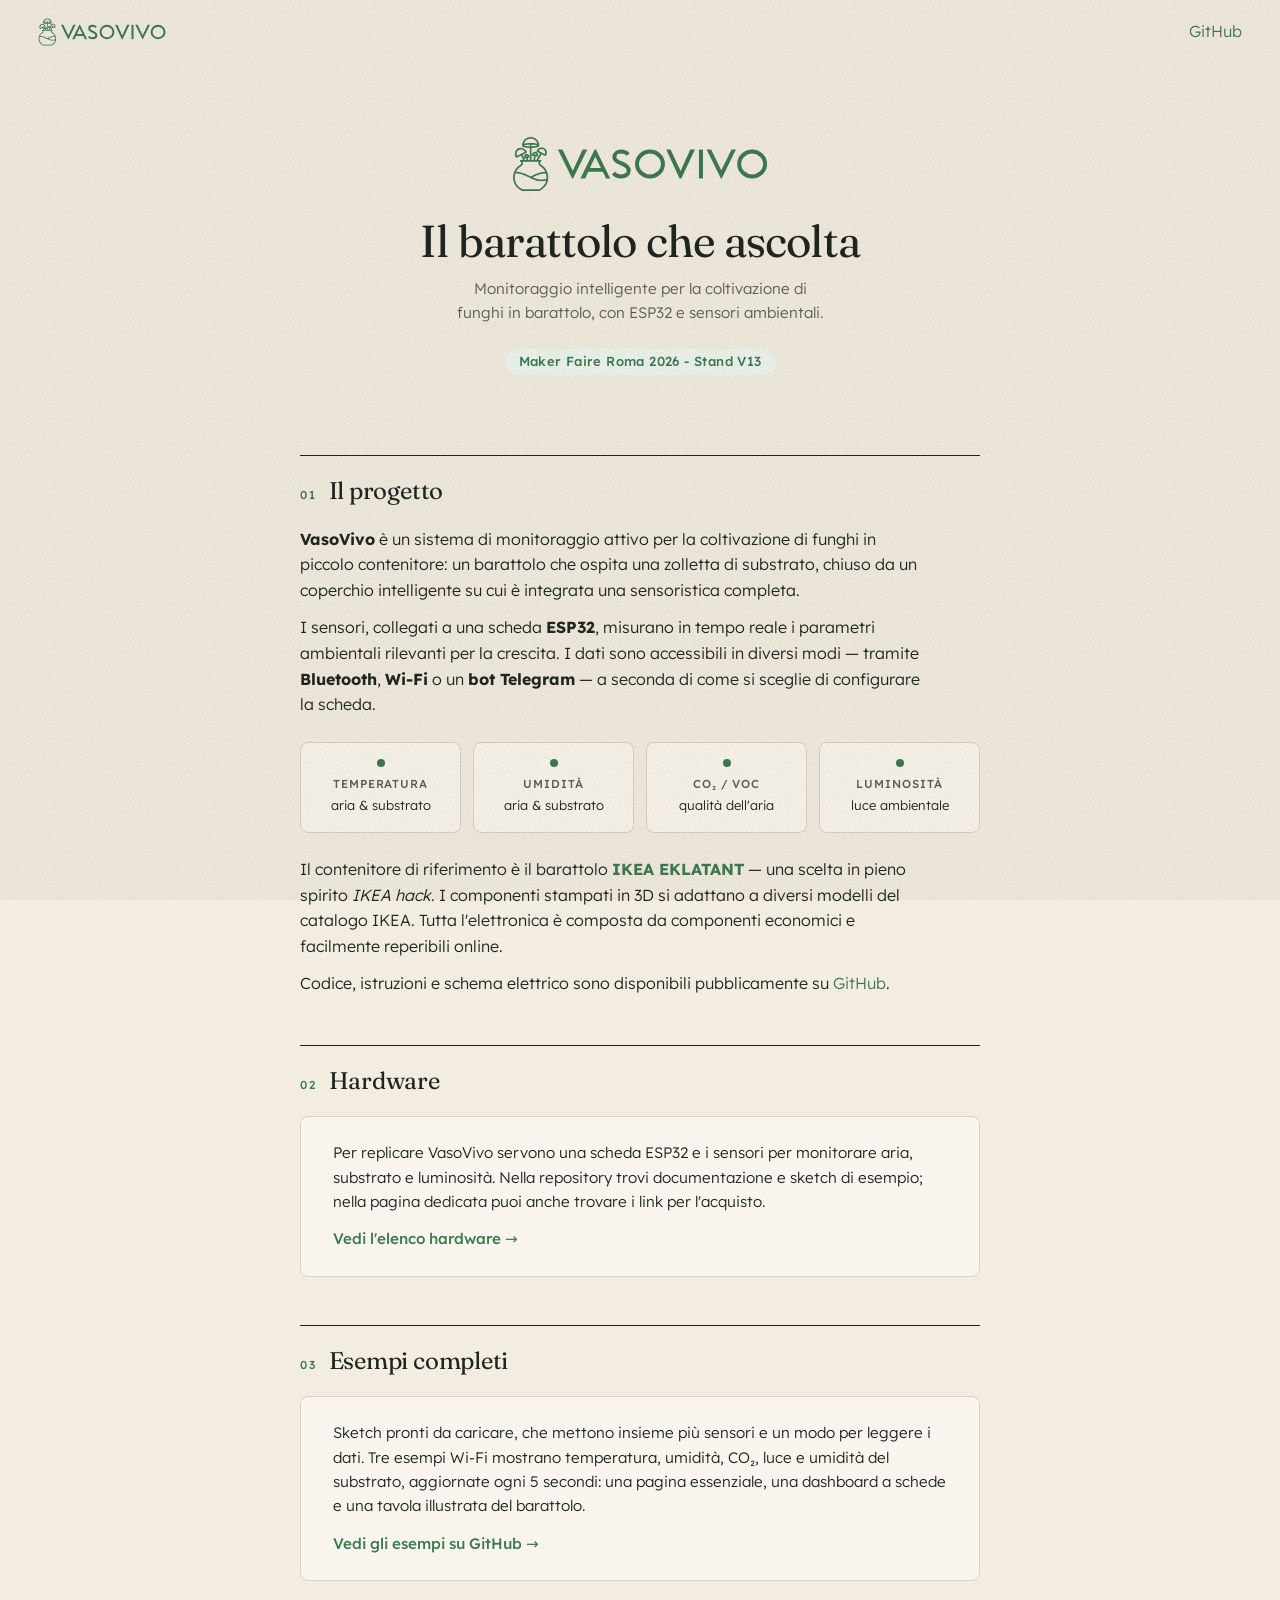
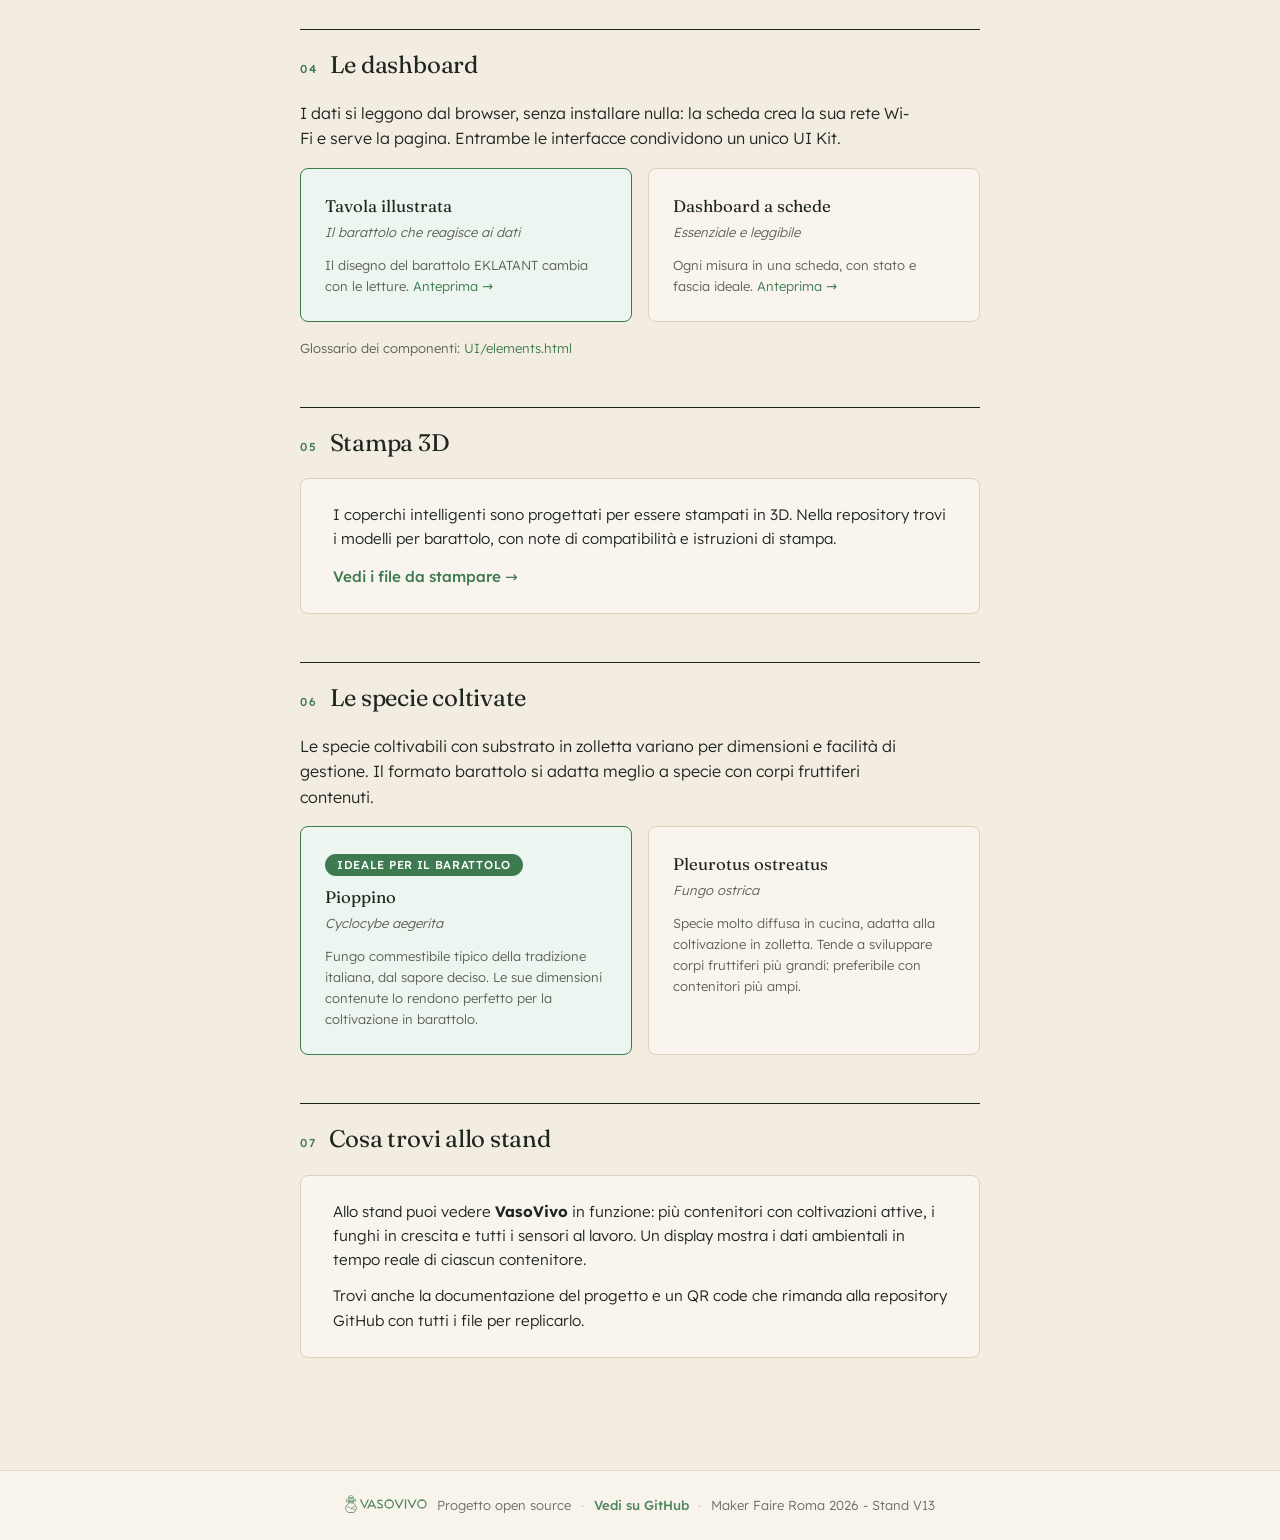
==== commit cfd8cfbd: "Add Google Analytics to the public site pages. Track visits on the main site and UI pages with GA4 m" ====
--- a/index.html
+++ b/index.html
@@ -4,6 +4,13 @@
   <meta charset="UTF-8" />
   <meta name="viewport" content="width=device-width, initial-scale=1.0" />
   <title>VasoVivo</title>
+  <script async src="https://www.googletagmanager.com/gtag/js?id=G-1X45DY3BR6"></script>
+  <script>
+    window.dataLayer = window.dataLayer || [];
+    function gtag(){dataLayer.push(arguments);}
+    gtag('js', new Date());
+    gtag('config', 'G-1X45DY3BR6');
+  </script>
   <link rel="preconnect" href="https://fonts.googleapis.com" />
   <link rel="preconnect" href="https://fonts.gstatic.com" crossorigin />
   <link href="https://fonts.googleapis.com/css2?family=Fraunces:ital,opsz,wght@0,9..144,300..500;1,9..144,300..400&family=Lexend:wght@300;400;500;600&display=swap" rel="stylesheet" />
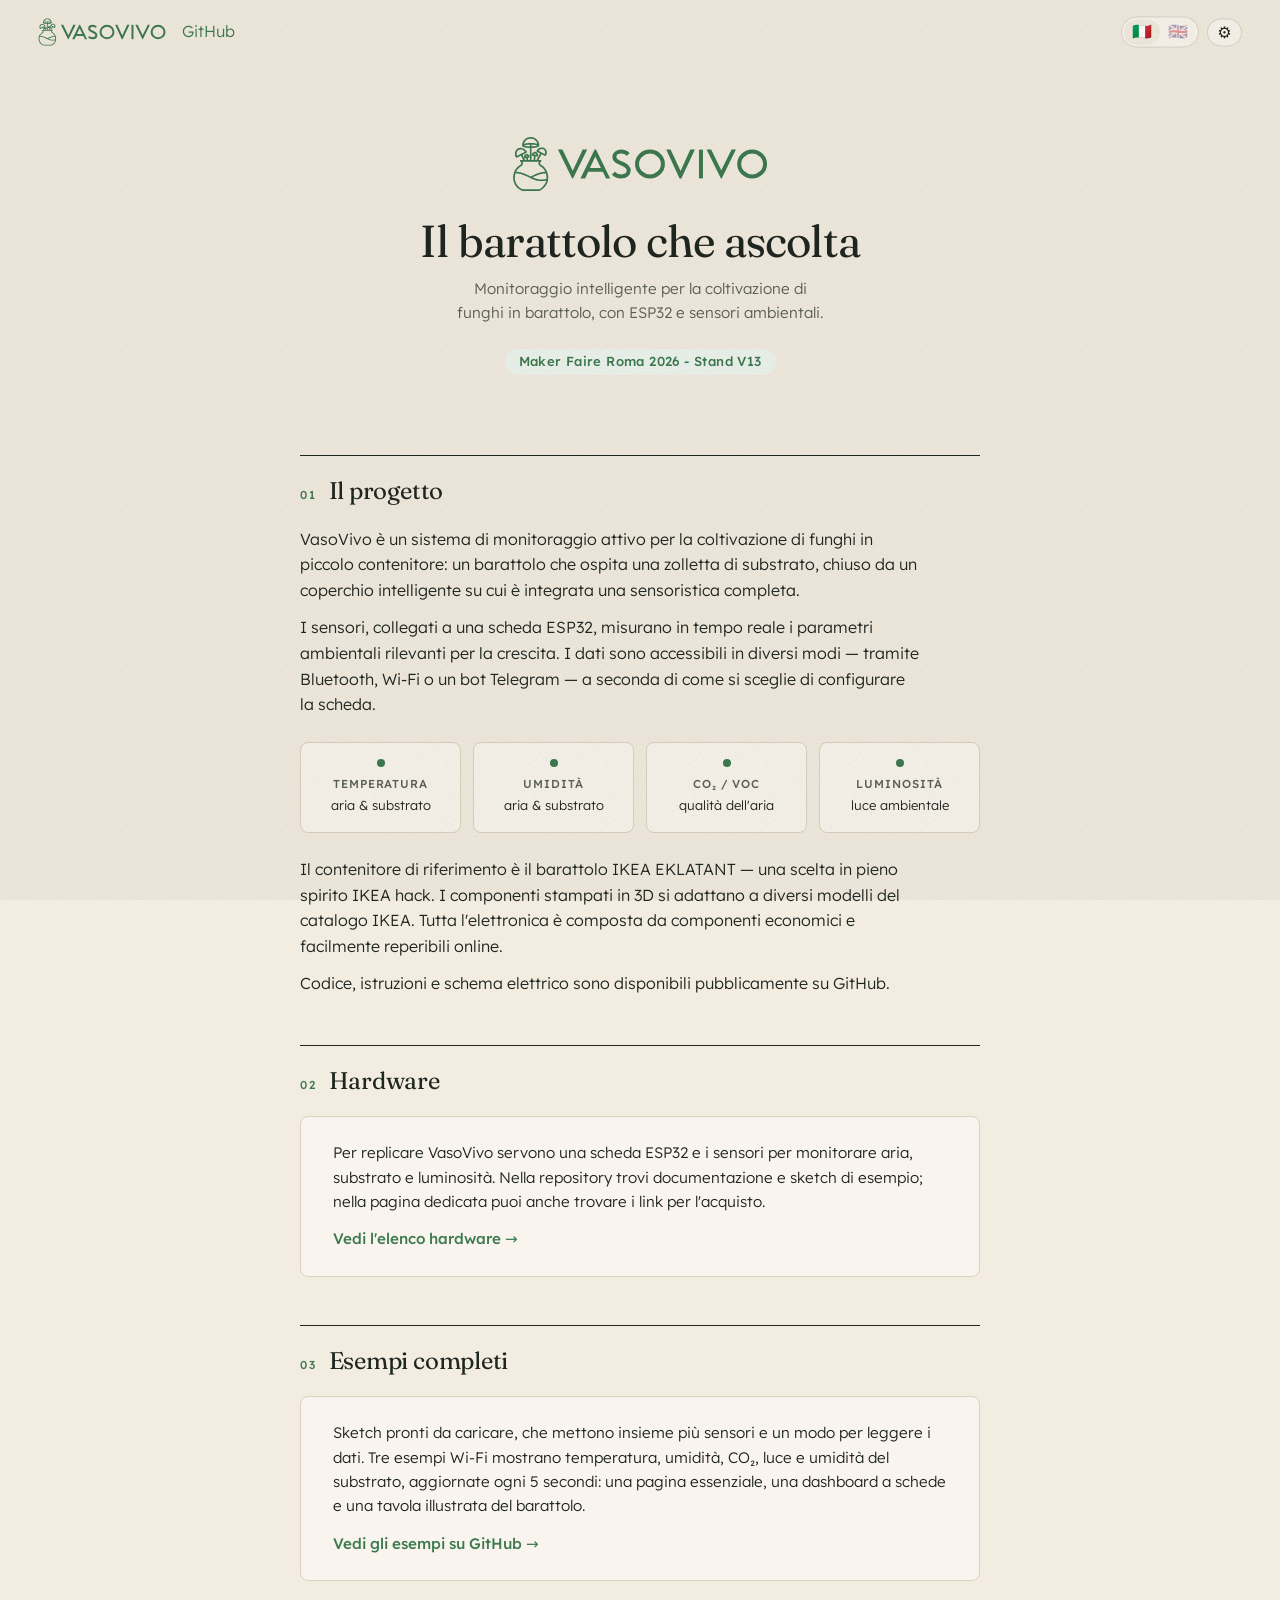
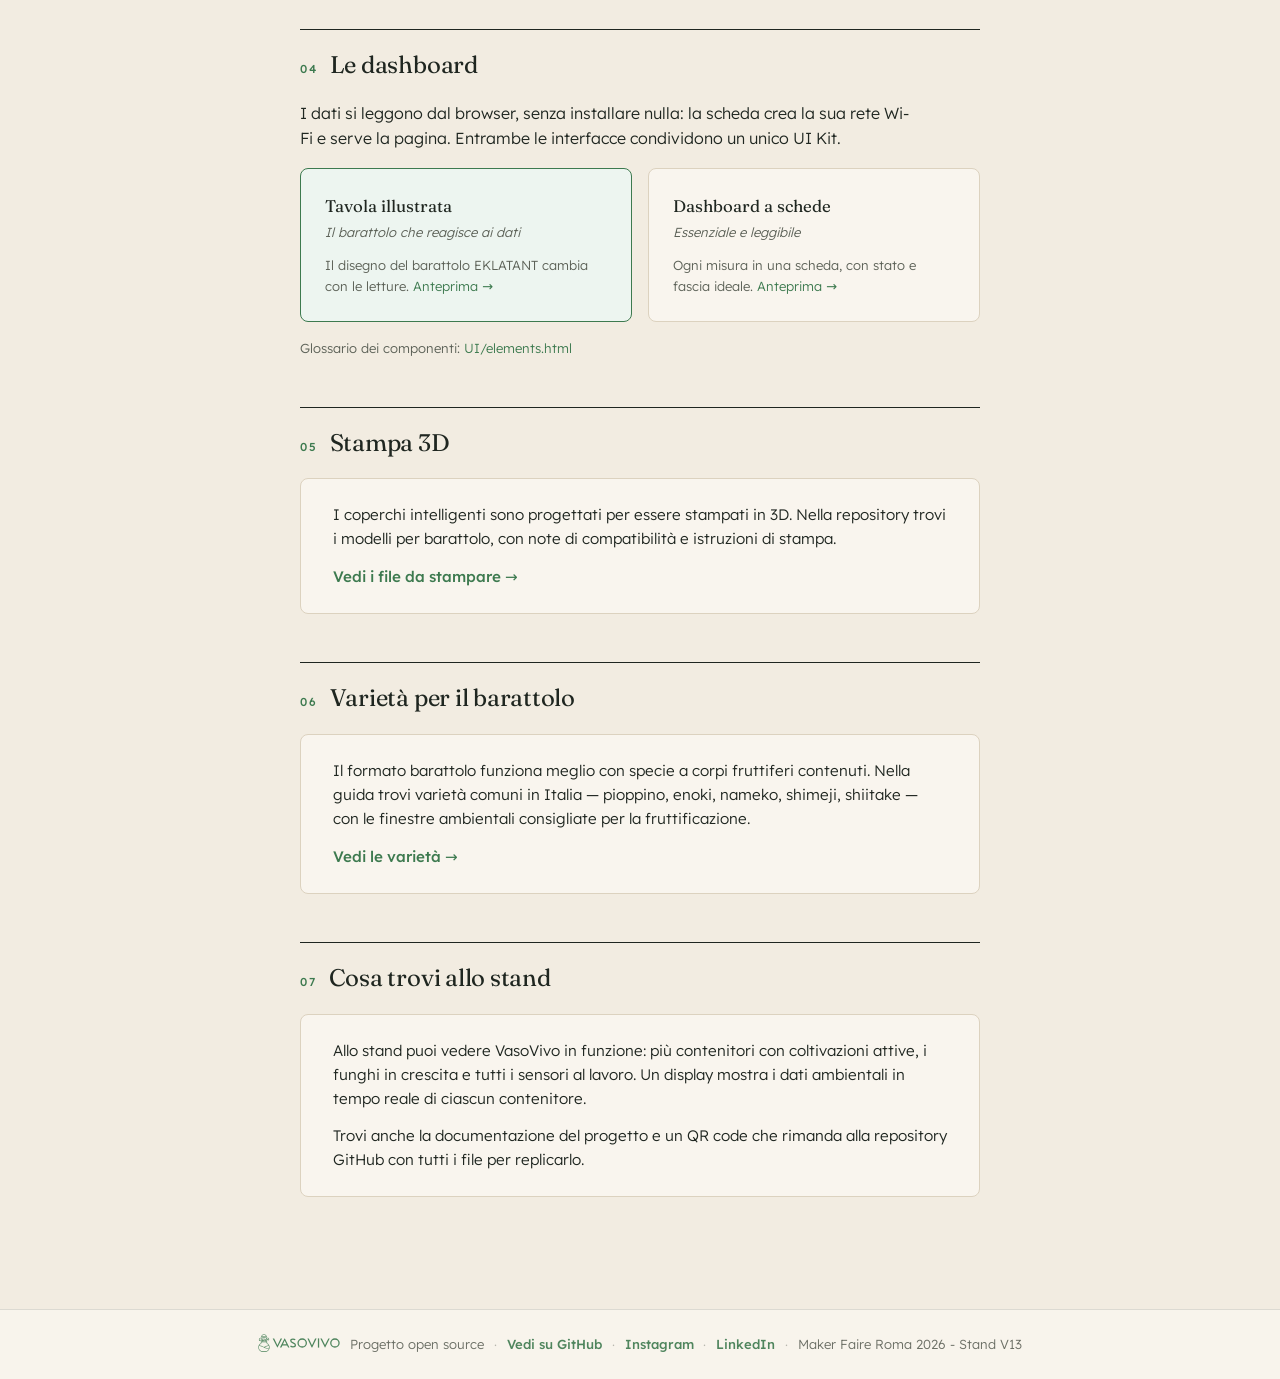
==== commit 27d3fefe: "Add Italian/English UI with language switch and settings. Persist language, species and thresholds i" ====
--- a/index.html
+++ b/index.html
@@ -3,7 +3,7 @@
 <head>
   <meta charset="UTF-8" />
   <meta name="viewport" content="width=device-width, initial-scale=1.0" />
-  <title>VasoVivo</title>
+  <title data-i18n="home.title">VasoVivo</title>
   <script async src="https://www.googletagmanager.com/gtag/js?id=G-1X45DY3BR6"></script>
   <script>
     window.dataLayer = window.dataLayer || [];
@@ -23,18 +23,18 @@
       <img src="img/logo.svg" alt="VasoVivo" />
     </a>
     <div class="vv-top__meta">
-      <a href="https://github.com/mferrantini/vasovivo" target="_blank" rel="noopener">GitHub</a>
+      <a href="https://github.com/mferrantini/vasovivo" target="_blank" rel="noopener" data-i18n="nav.github">GitHub</a>
     </div>
   </header>
 
   <div class="vv-hero">
     <img class="vv-hero__logo" src="img/logo.svg" alt="" />
-    <h1 class="vv-hero__title">Il barattolo che ascolta</h1>
-    <p class="vv-hero__lede">
+    <h1 class="vv-hero__title" data-i18n="home.hero">Il barattolo che ascolta</h1>
+    <p class="vv-hero__lede" data-i18n="home.lede">
       Monitoraggio intelligente per la coltivazione di funghi in barattolo,
       con ESP32 e sensori ambientali.
     </p>
-    <span class="vv-badge">Maker Faire Roma 2026 - Stand V13</span>
+    <span class="vv-badge" data-i18n="home.badge">Maker Faire Roma 2026 - Stand V13</span>
   </div>
 
   <main class="vv-container">
@@ -42,14 +42,14 @@
     <section class="vv-section">
       <div class="vv-section__head">
         <span class="vv-section__num">01</span>
-        <h2 class="vv-section__title">Il progetto</h2>
+        <h2 class="vv-section__title" data-i18n="home.s1">Il progetto</h2>
       </div>
       <div class="vv-prose">
-        <p>
+        <p data-i18n="home.s1.p1">
           <strong>VasoVivo</strong> è un sistema di monitoraggio attivo per la coltivazione di funghi in piccolo contenitore:
           un barattolo che ospita una zolletta di substrato, chiuso da un coperchio intelligente su cui è integrata una sensoristica completa.
         </p>
-        <p>
+        <p data-i18n="home.s1.p2">
           I sensori, collegati a una scheda <strong>ESP32</strong>, misurano in tempo reale i parametri ambientali rilevanti per la crescita.
           I dati sono accessibili in diversi modi — tramite <strong>Bluetooth</strong>, <strong>Wi-Fi</strong> o un <strong>bot Telegram</strong> —
           a seconda di come si sceglie di configurare la scheda.
@@ -59,34 +59,34 @@
       <div class="vv-grid-auto vv-my-5">
         <div class="vv-param">
           <span class="vv-param__mark" aria-hidden="true"></span>
-          <div class="vv-param__label">Temperatura</div>
-          <div class="vv-param__value">aria &amp; substrato</div>
-        </div>
-        <div class="vv-param">
-          <span class="vv-param__mark" aria-hidden="true"></span>
-          <div class="vv-param__label">Umidità</div>
-          <div class="vv-param__value">aria &amp; substrato</div>
-        </div>
-        <div class="vv-param">
-          <span class="vv-param__mark" aria-hidden="true"></span>
-          <div class="vv-param__label">CO₂ / VOC</div>
-          <div class="vv-param__value">qualità dell'aria</div>
-        </div>
-        <div class="vv-param">
-          <span class="vv-param__mark" aria-hidden="true"></span>
-          <div class="vv-param__label">Luminosità</div>
-          <div class="vv-param__value">luce ambientale</div>
+          <div class="vv-param__label" data-i18n="home.param.temp">Temperatura</div>
+          <div class="vv-param__value" data-i18n="home.param.temp.v">aria &amp; substrato</div>
+        </div>
+        <div class="vv-param">
+          <span class="vv-param__mark" aria-hidden="true"></span>
+          <div class="vv-param__label" data-i18n="home.param.hum">Umidità</div>
+          <div class="vv-param__value" data-i18n="home.param.hum.v">aria &amp; substrato</div>
+        </div>
+        <div class="vv-param">
+          <span class="vv-param__mark" aria-hidden="true"></span>
+          <div class="vv-param__label" data-i18n="home.param.co2">CO₂ / VOC</div>
+          <div class="vv-param__value" data-i18n="home.param.co2.v">qualità dell'aria</div>
+        </div>
+        <div class="vv-param">
+          <span class="vv-param__mark" aria-hidden="true"></span>
+          <div class="vv-param__label" data-i18n="home.param.light">Luminosità</div>
+          <div class="vv-param__value" data-i18n="home.param.light.v">luce ambientale</div>
         </div>
       </div>
 
       <div class="vv-prose">
-        <p>
+        <p data-i18n="home.s1.p3">
           Il contenitore di riferimento è il barattolo
           <a href="https://www.ikea.com/it/it/p/eklatant-contenitore-con-coperchio-vetro-trasparente-bambu-50621766/" target="_blank" rel="noopener"><strong>IKEA EKLATANT</strong></a>
           — una scelta in pieno spirito <em>IKEA hack</em>. I componenti stampati in 3D si adattano a diversi modelli
           del catalogo IKEA. Tutta l'elettronica è composta da componenti economici e facilmente reperibili online.
         </p>
-        <p>
+        <p data-i18n="home.s1.p4">
           Codice, istruzioni e schema elettrico sono disponibili pubblicamente su
           <a href="https://github.com/mferrantini/vasovivo" target="_blank" rel="noopener">GitHub</a>.
         </p>
@@ -96,112 +96,101 @@
     <section class="vv-section">
       <div class="vv-section__head">
         <span class="vv-section__num">02</span>
-        <h2 class="vv-section__title">Hardware</h2>
-      </div>
-      <div class="vv-panel">
-        <p>
+        <h2 class="vv-section__title" data-i18n="home.s2">Hardware</h2>
+      </div>
+      <div class="vv-panel">
+        <p data-i18n="home.s2.p">
           Per replicare VasoVivo servono una scheda ESP32 e i sensori per monitorare aria, substrato e luminosità.
           Nella repository trovi documentazione e sketch di esempio; nella pagina dedicata puoi anche trovare i link per l'acquisto.
         </p>
-        <a href="hardware.html" class="vv-link">Vedi l'elenco hardware →</a>
+        <a href="hardware.html" class="vv-link" data-i18n="home.s2.link">Vedi l'elenco hardware →</a>
       </div>
     </section>
 
     <section class="vv-section">
       <div class="vv-section__head">
         <span class="vv-section__num">03</span>
-        <h2 class="vv-section__title">Esempi completi</h2>
-      </div>
-      <div class="vv-panel">
-        <p>
+        <h2 class="vv-section__title" data-i18n="home.s3">Esempi completi</h2>
+      </div>
+      <div class="vv-panel">
+        <p data-i18n="home.s3.p">
           Sketch pronti da caricare, che mettono insieme più sensori e un modo per leggere i dati.
           Tre esempi Wi-Fi mostrano temperatura, umidità, CO₂, luce e umidità del substrato, aggiornate ogni 5 secondi:
           una pagina essenziale, una dashboard a schede e una tavola illustrata del barattolo.
         </p>
-        <a href="https://github.com/mferrantini/vasovivo/tree/main/examples" target="_blank" rel="noopener" class="vv-link">Vedi gli esempi su GitHub →</a>
+        <a href="https://github.com/mferrantini/vasovivo/tree/main/examples" target="_blank" rel="noopener" class="vv-link" data-i18n="home.s3.link">Vedi gli esempi su GitHub →</a>
       </div>
     </section>
 
     <section class="vv-section">
       <div class="vv-section__head">
         <span class="vv-section__num">04</span>
-        <h2 class="vv-section__title">Le dashboard</h2>
+        <h2 class="vv-section__title" data-i18n="home.s4">Le dashboard</h2>
       </div>
       <div class="vv-prose vv-mb-4">
-        <p>
+        <p data-i18n="home.s4.p">
           I dati si leggono dal browser, senza installare nulla: la scheda crea la sua rete Wi-Fi e serve la pagina.
           Entrambe le interfacce condividono un unico UI Kit.
         </p>
       </div>
       <div class="vv-grid-2">
         <div class="vv-card vv-card--featured">
-          <div class="vv-card__title">Tavola illustrata</div>
-          <div class="vv-card__subtitle">Il barattolo che reagisce ai dati</div>
-          <p>Il disegno del barattolo EKLATANT cambia con le letture. <a href="UI/index.html">Anteprima →</a></p>
+          <div class="vv-card__title" data-i18n="home.s4.c1.t">Tavola illustrata</div>
+          <div class="vv-card__subtitle" data-i18n="home.s4.c1.s">Il barattolo che reagisce ai dati</div>
+          <p><span data-i18n="home.s4.c1.p">Il disegno del barattolo EKLATANT cambia con le letture.</span> <a href="UI/index.html" data-i18n="home.s4.c1.link">Anteprima →</a></p>
         </div>
         <div class="vv-card">
-          <div class="vv-card__title">Dashboard a schede</div>
-          <div class="vv-card__subtitle">Essenziale e leggibile</div>
-          <p>Ogni misura in una scheda, con stato e fascia ideale. <a href="UI/schede.html">Anteprima →</a></p>
+          <div class="vv-card__title" data-i18n="home.s4.c2.t">Dashboard a schede</div>
+          <div class="vv-card__subtitle" data-i18n="home.s4.c2.s">Essenziale e leggibile</div>
+          <p><span data-i18n="home.s4.c2.p">Ogni misura in una scheda, con stato e fascia ideale.</span> <a href="UI/schede.html" data-i18n="home.s4.c2.link">Anteprima →</a></p>
         </div>
       </div>
       <p class="vv-mt-4 vv-text-sm vv-text-soft">
-        Glossario dei componenti: <a href="UI/elements.html">UI/elements.html</a>
+        <span data-i18n="home.s4.gloss">Glossario dei componenti:</span> <a href="UI/elements.html">UI/elements.html</a>
       </p>
     </section>
 
     <section class="vv-section">
       <div class="vv-section__head">
         <span class="vv-section__num">05</span>
-        <h2 class="vv-section__title">Stampa 3D</h2>
-      </div>
-      <div class="vv-panel">
-        <p>
+        <h2 class="vv-section__title" data-i18n="home.s5">Stampa 3D</h2>
+      </div>
+      <div class="vv-panel">
+        <p data-i18n="home.s5.p">
           I coperchi intelligenti sono progettati per essere stampati in 3D. Nella repository trovi i modelli
           per barattolo, con note di compatibilità e istruzioni di stampa.
         </p>
-        <a href="prints.html" class="vv-link">Vedi i file da stampare →</a>
+        <a href="prints.html" class="vv-link" data-i18n="home.s5.link">Vedi i file da stampare →</a>
       </div>
     </section>
 
     <section class="vv-section">
       <div class="vv-section__head">
         <span class="vv-section__num">06</span>
-        <h2 class="vv-section__title">Le specie coltivate</h2>
-      </div>
-      <div class="vv-prose vv-mb-4">
-        <p>
-          Le specie coltivabili con substrato in zolletta variano per dimensioni e facilità di gestione.
-          Il formato barattolo si adatta meglio a specie con corpi fruttiferi contenuti.
-        </p>
-      </div>
-      <div class="vv-grid-2">
-        <div class="vv-card vv-card--featured">
-          <span class="vv-badge vv-badge--solid vv-mb-2">Ideale per il barattolo</span>
-          <div class="vv-card__title">Pioppino</div>
-          <div class="vv-card__subtitle">Cyclocybe aegerita</div>
-          <p>Fungo commestibile tipico della tradizione italiana, dal sapore deciso. Le sue dimensioni contenute lo rendono perfetto per la coltivazione in barattolo.</p>
-        </div>
-        <div class="vv-card">
-          <div class="vv-card__title">Pleurotus ostreatus</div>
-          <div class="vv-card__subtitle">Fungo ostrica</div>
-          <p>Specie molto diffusa in cucina, adatta alla coltivazione in zolletta. Tende a sviluppare corpi fruttiferi più grandi: preferibile con contenitori più ampi.</p>
-        </div>
+        <h2 class="vv-section__title" data-i18n="home.s6">Varietà per il barattolo</h2>
+      </div>
+      <div class="vv-panel">
+        <p data-i18n="home.s6.p">
+          Il formato barattolo funziona meglio con specie a corpi fruttiferi contenuti.
+          Nella guida trovi varietà comuni in Italia — pioppino, enoki, nameko, shimeji, shiitake —
+          con le finestre ambientali consigliate per la fruttificazione.
+        </p>
+        <a href="varieties.html" class="vv-link" data-i18n="home.s6.link">Vedi le varietà →</a>
       </div>
     </section>
 
     <section class="vv-section">
       <div class="vv-section__head">
         <span class="vv-section__num">07</span>
-        <h2 class="vv-section__title">Cosa trovi allo stand</h2>
-      </div>
-      <div class="vv-panel">
-        <p>
+        <h2 class="vv-section__title" data-i18n="home.s7">Cosa trovi allo stand</h2>
+      </div>
+      <div class="vv-panel">
+        <p data-i18n="home.s7.p1">
           Allo stand puoi vedere <strong>VasoVivo</strong> in funzione: più contenitori con coltivazioni attive,
           i funghi in crescita e tutti i sensori al lavoro. Un display mostra i dati ambientali
           in tempo reale di ciascun contenitore.
         </p>
-        <p>
+        <p data-i18n="home.s7.p2">
           Trovi anche la documentazione del progetto e un QR code che rimanda
           alla repository GitHub con tutti i file per replicarlo.
         </p>
@@ -212,12 +201,17 @@
 
   <footer class="vv-foot">
     <img class="vv-foot__logo" src="img/logo.svg" alt="" />
-    Progetto open source
-    <span class="vv-foot__sep">·</span>
-    <a href="https://github.com/mferrantini/vasovivo" target="_blank" rel="noopener">Vedi su GitHub</a>
-    <span class="vv-foot__sep">·</span>
-    Maker Faire Roma 2026 - Stand V13
+    <span data-i18n="footer.open">Progetto open source</span>
+    <span class="vv-foot__sep">·</span>
+    <a href="https://github.com/mferrantini/vasovivo" target="_blank" rel="noopener" data-i18n="footer.github">Vedi su GitHub</a>
+    <span class="vv-foot__sep">·</span>
+    <a href="https://www.instagram.com/vasovivo_/" target="_blank" rel="noopener" data-i18n="footer.instagram">Instagram</a>
+    <span class="vv-foot__sep">·</span>
+    <a href="https://www.linkedin.com/in/marcoferrantini/" target="_blank" rel="noopener" data-i18n="footer.linkedin">LinkedIn</a>
+    <span class="vv-foot__sep">·</span>
+    <span data-i18n="footer.mf">Maker Faire Roma 2026 - Stand V13</span>
   </footer>
 
+  <script src="js/vv-settings.js"></script>
 </body>
 </html>
--- a/css/style.css
+++ b/css/style.css
@@ -8,5 +8,7 @@
 @import url('vv-ui/illustration.css');
 @import url('vv-ui/readings.css');
 @import url('vv-ui/components.css');
+@import url('vv-ui/modal.css');
+@import url('vv-ui/settings.css');
 @import url('vv-ui/utilities.css');
 @import url('vv-ui/motion.css');
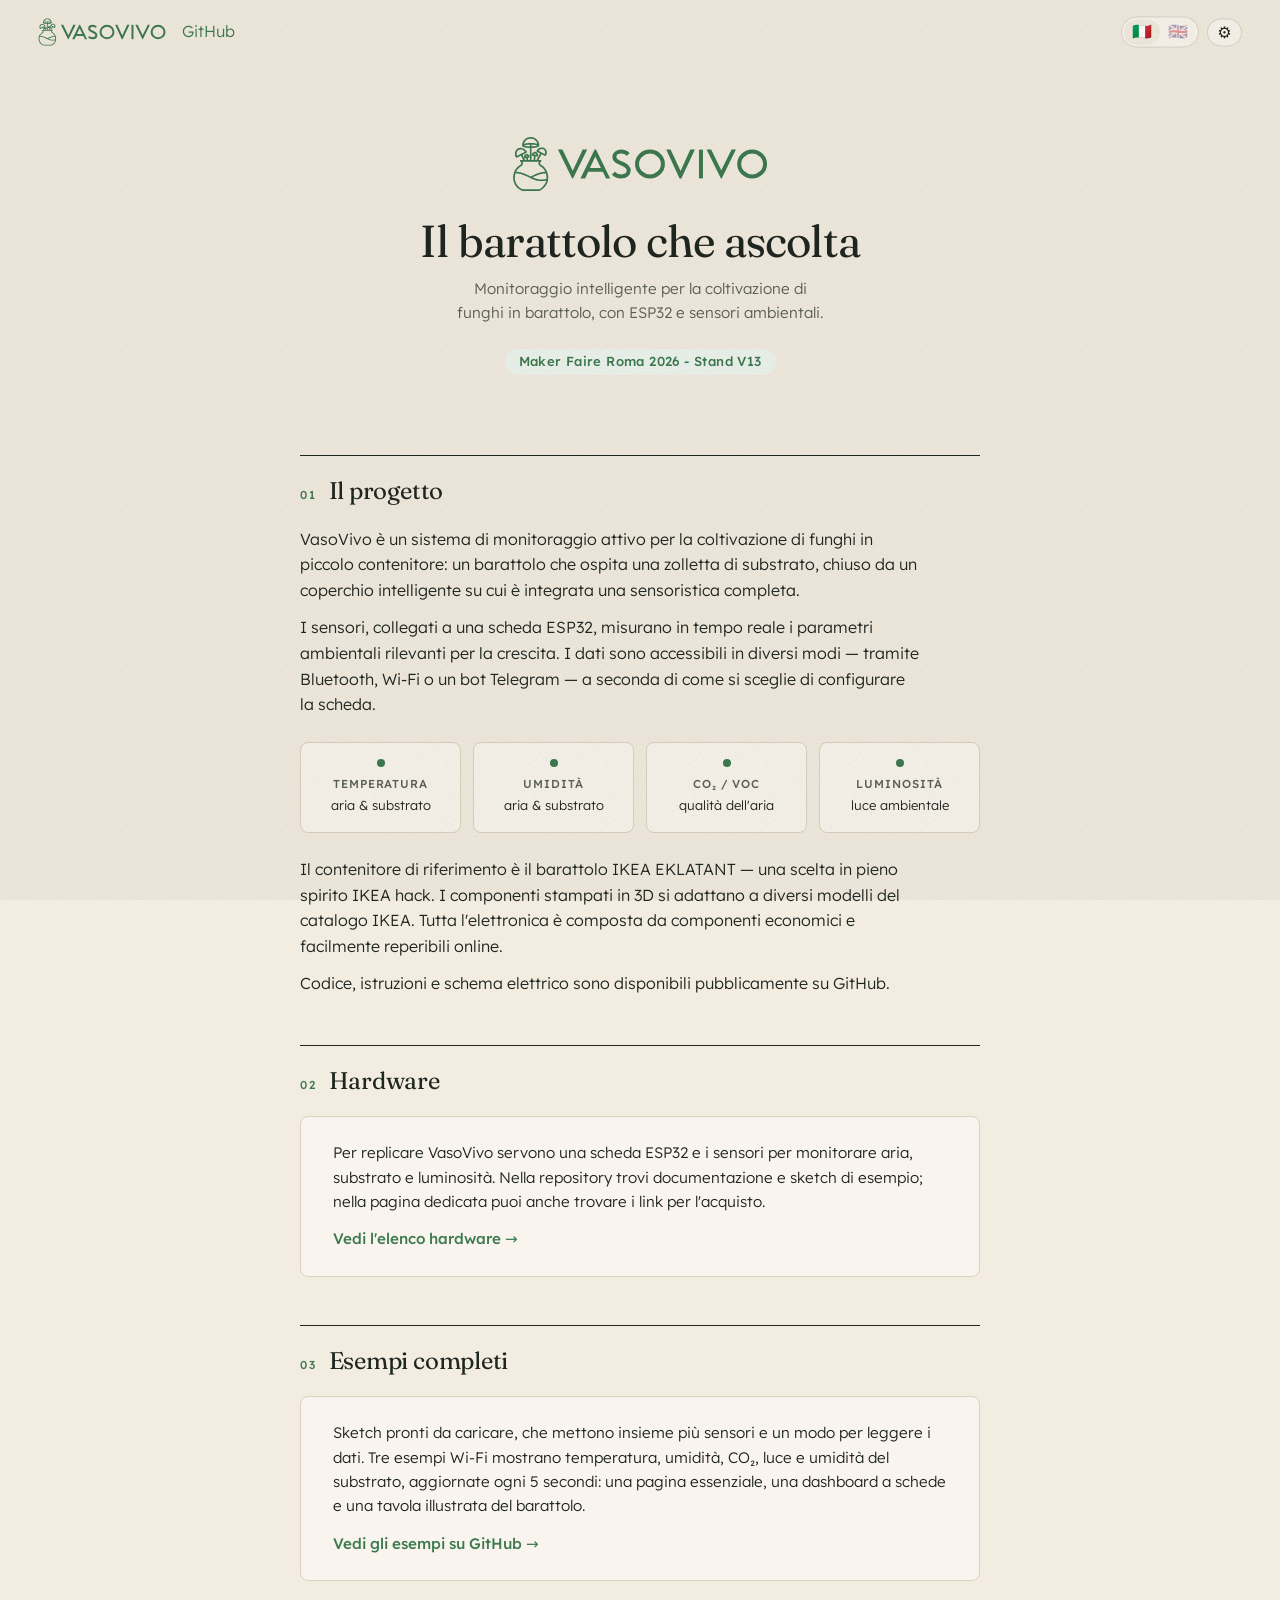
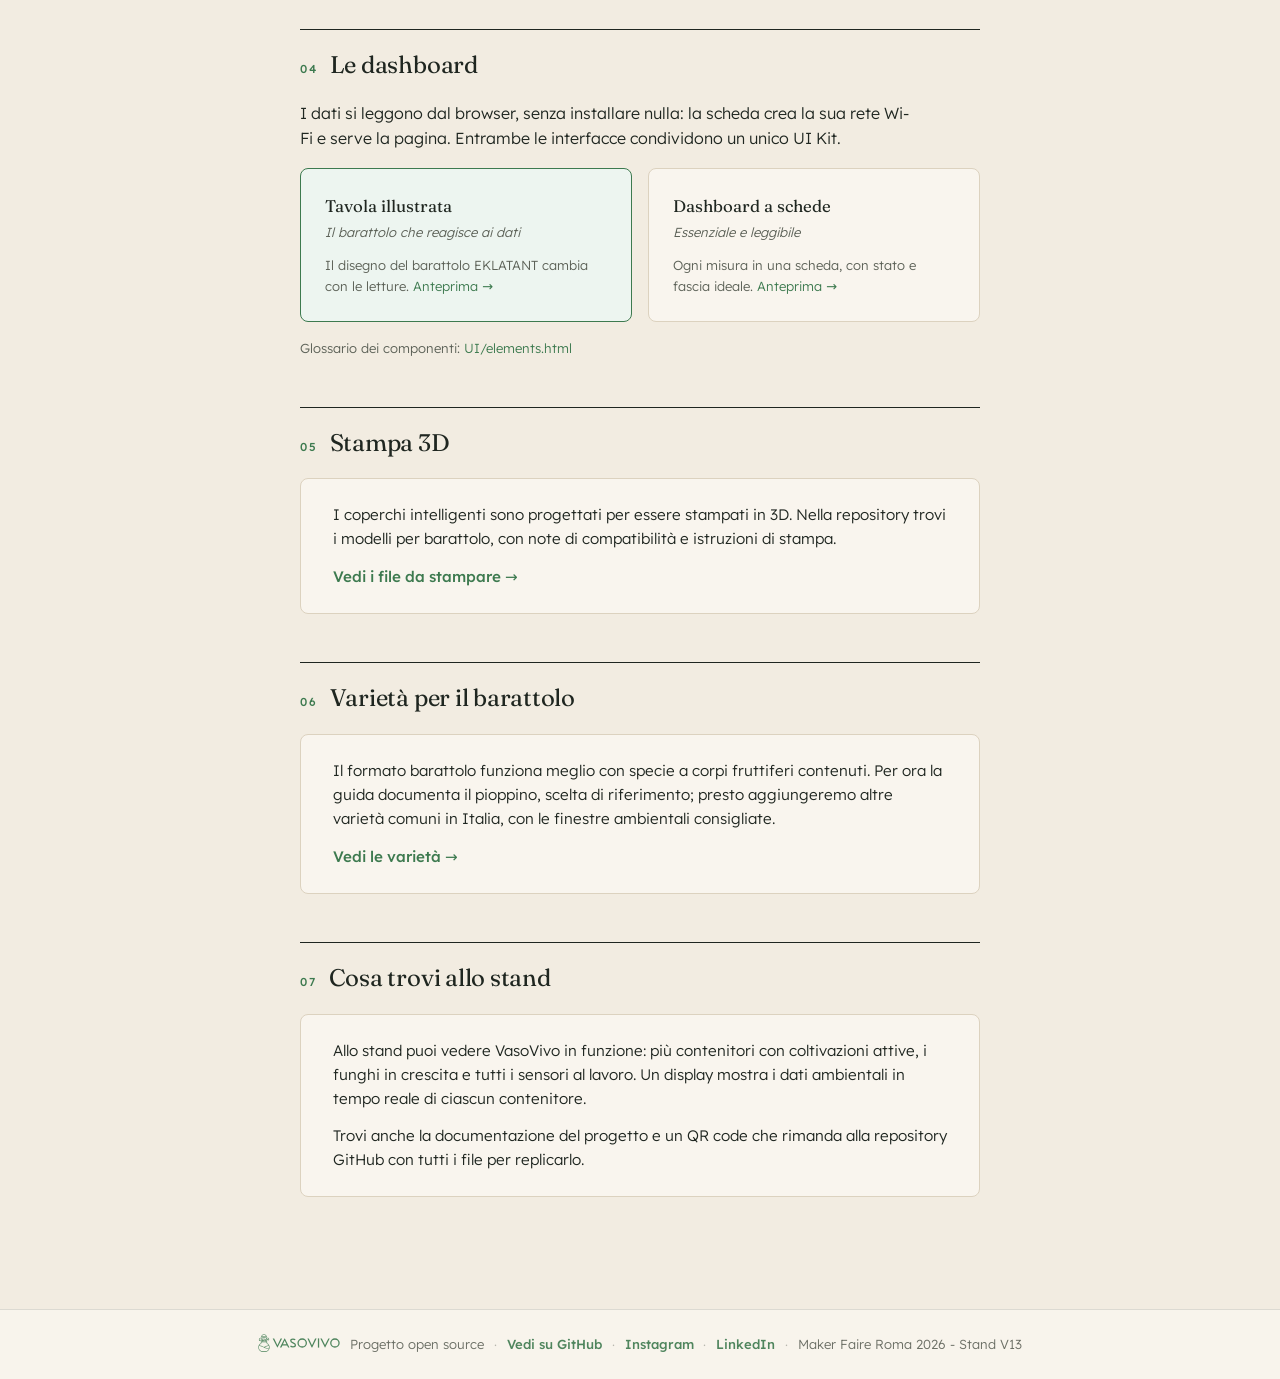
==== commit ec27be12: "Add a varieties guide focused on pioppino for now. Document jar-friendly growing ranges for the refe" ====
--- a/index.html
+++ b/index.html
@@ -172,8 +172,8 @@
       <div class="vv-panel">
         <p data-i18n="home.s6.p">
           Il formato barattolo funziona meglio con specie a corpi fruttiferi contenuti.
-          Nella guida trovi varietà comuni in Italia — pioppino, enoki, nameko, shimeji, shiitake —
-          con le finestre ambientali consigliate per la fruttificazione.
+          Per ora la guida documenta il pioppino, scelta di riferimento; presto aggiungeremo
+          altre varietà comuni in Italia, con le finestre ambientali consigliate.
         </p>
         <a href="varieties.html" class="vv-link" data-i18n="home.s6.link">Vedi le varietà →</a>
       </div>
